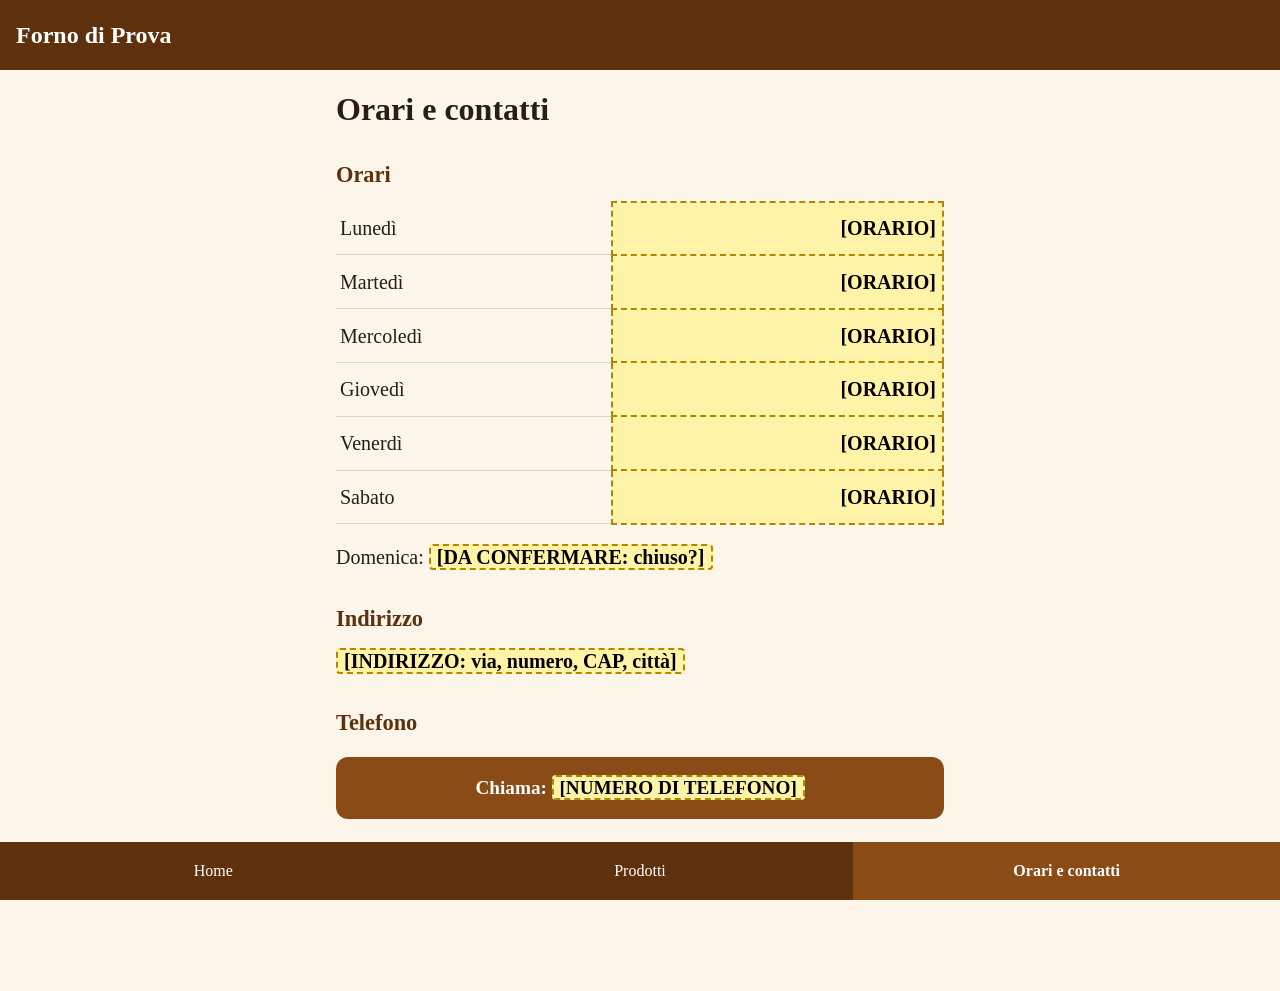
==== orari-e-contatti.html @ fcb35c0b "Sito di prova: panetteria inventata (3 pagine HTML + CSS)" ====
<!DOCTYPE html>
<html lang="it">
<head>
<meta charset="utf-8">
<meta name="viewport" content="width=device-width, initial-scale=1">
<title>Forno di Prova - Orari e contatti</title>
<link rel="stylesheet" href="stile.css">
</head>
<body>
<header><p class="marchio">Forno di Prova</p></header>
<main>
  <h1>Orari e contatti</h1>

  <h2>Orari</h2>
  <table>
    <tr><th scope="row">Lunedì</th><td class="segnaposto">[ORARIO]</td></tr>
    <tr><th scope="row">Martedì</th><td class="segnaposto">[ORARIO]</td></tr>
    <tr><th scope="row">Mercoledì</th><td class="segnaposto">[ORARIO]</td></tr>
    <tr><th scope="row">Giovedì</th><td class="segnaposto">[ORARIO]</td></tr>
    <tr><th scope="row">Venerdì</th><td class="segnaposto">[ORARIO]</td></tr>
    <tr><th scope="row">Sabato</th><td class="segnaposto">[ORARIO]</td></tr>
  </table>
  <p>Domenica: <span class="segnaposto">[DA CONFERMARE: chiuso?]</span></p>

  <h2>Indirizzo</h2>
  <p><span class="segnaposto">[INDIRIZZO: via, numero, CAP, città]</span></p>

  <h2>Telefono</h2>
  <!-- Sostituire il numero in href e nel testo con quello reale, es. tel:+39XXXXXXXXXX -->
  <a class="bottone" href="tel:+390000000000">Chiama: <span class="segnaposto">[NUMERO DI TELEFONO]</span></a>
  <p><small>Il numero nel collegamento è un segnaposto (+39 0000000000): va sostituito.</small></p>
</main>
<nav aria-label="Menu principale">
  <a href="index.html">Home</a>
  <a href="prodotti.html">Prodotti</a>
  <a href="orari-e-contatti.html" aria-current="page">Orari e contatti</a>
</nav>
</body>
</html>
---- stile.css ----
/* Forno di Prova - solo CSS, nessuna risorsa esterna */
:root {
  --fondo: #fbf5ea;
  --testo: #2b1d12;
  --accento: #8a4b17;
  --accento-scuro: #5e300b;
  --riga: #e3d3b8;
}
* { box-sizing: border-box; }
html { -webkit-text-size-adjust: 100%; text-size-adjust: 100%; }
body {
  margin: 0;
  font-family: Georgia, "Times New Roman", serif;
  font-size: 1.125rem; /* 18px: leggibile senza zoom */
  line-height: 1.6;
  color: var(--testo);
  background: var(--fondo);
  padding-bottom: 5.5rem; /* spazio per il menu in basso */
}
header { background: var(--accento-scuro); color: #fff; padding: 1rem; }
header .marchio { font-size: 1.5rem; font-weight: bold; margin: 0; }
main { max-width: 40rem; margin: 0 auto; padding: 1.25rem 1rem; }
h1 { font-size: 2rem; line-height: 1.2; margin: 0 0 1rem; }
h2 { font-size: 1.4rem; margin: 1.75rem 0 .5rem; color: var(--accento-scuro); }
p { margin: 0 0 1rem; }
.segnaposto {
  background: #fff3a8;
  color: #000;
  border: 2px dashed #b38600;
  padding: 0 .3em;
  border-radius: 4px;
  font-weight: bold;
}
ul.lista { list-style: none; padding: 0; margin: 0 0 1rem; }
ul.lista li {
  display: flex;
  justify-content: space-between;
  gap: 1rem;
  padding: .75rem 0;
  border-bottom: 1px solid var(--riga);
}
table { width: 100%; border-collapse: collapse; margin-bottom: 1rem; }
th, td { text-align: left; padding: .65rem .25rem; border-bottom: 1px solid var(--riga); font-weight: normal; }
td:last-child { text-align: right; }
.bottone {
  display: block;
  text-align: center;
  background: var(--accento);
  color: #fff;
  text-decoration: none;
  font-weight: bold;
  font-size: 1.2rem;
  padding: 1rem;
  min-height: 3.5rem;
  border-radius: 12px;
  margin: 1rem 0;
}
/* Menu fisso in basso: raggiungibile col pollice */
nav {
  position: fixed;
  left: 0; right: 0; bottom: 0;
  display: flex;
  background: var(--accento-scuro);
  padding-bottom: env(safe-area-inset-bottom);
  z-index: 10;
}
nav a {
  flex: 1;
  text-align: center;
  color: #fff;
  text-decoration: none;
  font-size: 1rem;
  padding: 1rem .25rem;
  min-height: 3.5rem; /* bersaglio di tocco grande */
  display: flex;
  align-items: center;
  justify-content: center;
}
nav a[aria-current="page"] { background: var(--accento); font-weight: bold; }
nav a:focus-visible, .bottone:focus-visible { outline: 3px solid #fff3a8; outline-offset: -3px; }
@media (min-width: 48rem) {
  body { font-size: 1.25rem; }
}
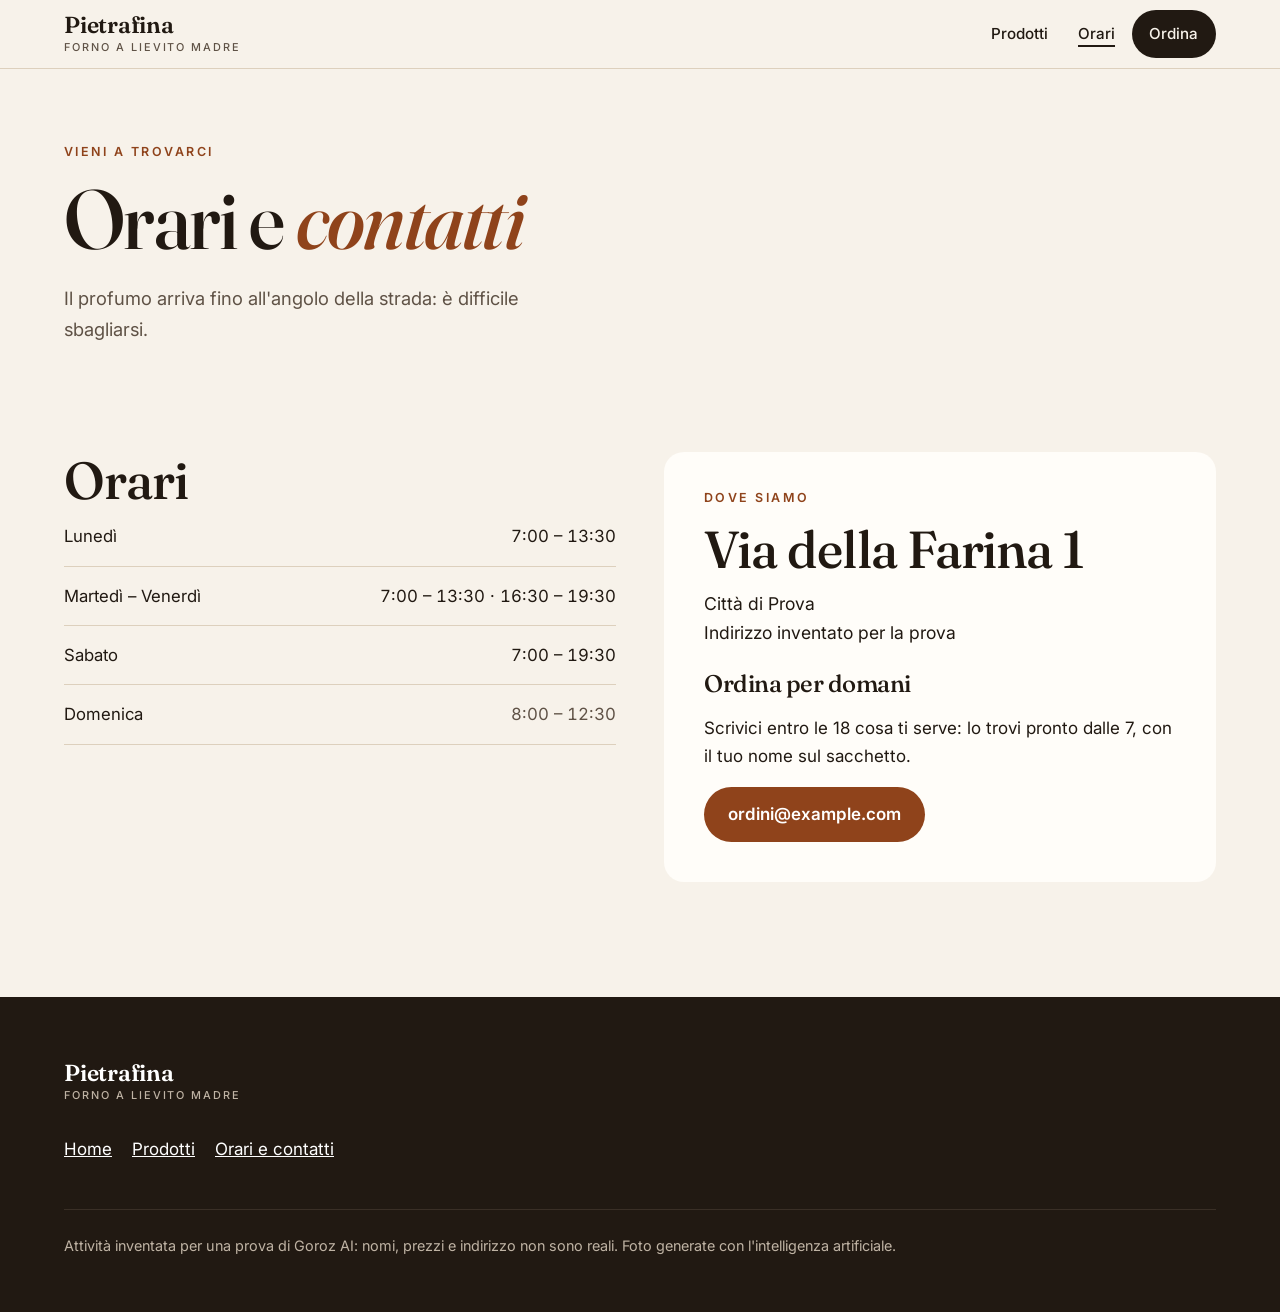
==== commit ced76481: "Rifacimento G17: Forno Pietrafina, progetto grafico, foto, testi credibili dichiarati come inventati" ====
--- a/orari-e-contatti.html
+++ b/orari-e-contatti.html
@@ -3,37 +3,73 @@
 <head>
 <meta charset="utf-8">
 <meta name="viewport" content="width=device-width, initial-scale=1">
-<title>Forno di Prova - Orari e contatti</title>
+<title>Orari e contatti · Forno Pietrafina</title>
+<meta name="description" content="Orari di apertura, indirizzo e ordini del Forno Pietrafina. Attività inventata per una prova di Goroz AI.">
+<meta name="theme-color" content="#f7f2ea">
+<link rel="icon" href="data:image/svg+xml,%3Csvg xmlns='http://www.w3.org/2000/svg' viewBox='0 0 64 64'%3E%3Crect width='64' height='64' rx='14' fill='%23211912'/%3E%3Ctext x='32' y='44' font-family='Georgia' font-size='36' text-anchor='middle' fill='%23f7f2ea'%3EP%3C/text%3E%3C/svg%3E">
+<link rel="preconnect" href="https://fonts.googleapis.com">
+<link rel="preconnect" href="https://fonts.gstatic.com" crossorigin>
+<link rel="stylesheet" href="https://fonts.googleapis.com/css2?family=Fraunces:ital,opsz,wght@0,9..144,500;0,9..144,600;1,9..144,500&family=Inter:wght@400;500;600&display=swap">
 <link rel="stylesheet" href="stile.css">
 </head>
 <body>
-<header><p class="marchio">Forno di Prova</p></header>
-<main>
-  <h1>Orari e contatti</h1>
+<a class="salta" href="#contenuto">Vai al contenuto</a>
+<header class="testata">
+  <div class="contenitore">
+    <a class="marchio" href="index.html">Pietrafina<span>Forno a lievito madre</span></a>
+    <nav class="menu" aria-label="Menu principale">
+      <a href="prodotti.html">Prodotti</a>
+      <a class="nascondi" href="orari-e-contatti.html" aria-current="page">Orari</a>
+      <a class="azione" href="#ordina">Ordina</a>
+    </nav>
+  </div>
+</header>
 
-  <h2>Orari</h2>
-  <table>
-    <tr><th scope="row">Lunedì</th><td class="segnaposto">[ORARIO]</td></tr>
-    <tr><th scope="row">Martedì</th><td class="segnaposto">[ORARIO]</td></tr>
-    <tr><th scope="row">Mercoledì</th><td class="segnaposto">[ORARIO]</td></tr>
-    <tr><th scope="row">Giovedì</th><td class="segnaposto">[ORARIO]</td></tr>
-    <tr><th scope="row">Venerdì</th><td class="segnaposto">[ORARIO]</td></tr>
-    <tr><th scope="row">Sabato</th><td class="segnaposto">[ORARIO]</td></tr>
-  </table>
-  <p>Domenica: <span class="segnaposto">[DA CONFERMARE: chiuso?]</span></p>
+<main id="contenuto">
+  <section class="apertura">
+    <div class="contenitore">
+      <div>
+        <p class="occhiello">Vieni a trovarci</p>
+        <h1>Orari e <em>contatti</em></h1>
+        <p class="intro">Il profumo arriva fino all'angolo della strada: è difficile sbagliarsi.</p>
+      </div>
+    </div>
+  </section>
 
-  <h2>Indirizzo</h2>
-  <p><span class="segnaposto">[INDIRIZZO: via, numero, CAP, città]</span></p>
+  <section class="sezione visita" style="padding-top:0" aria-label="Orari e indirizzo">
+    <div class="contenitore">
+      <div>
+        <h2>Orari</h2>
+        <table class="orari">
+          <caption class="salta">Orari di apertura settimanali</caption>
+          <tr><th scope="row">Lunedì</th><td>7:00 – 13:30</td></tr>
+          <tr><th scope="row">Martedì – Venerdì</th><td>7:00 – 13:30 · 16:30 – 19:30</td></tr>
+          <tr><th scope="row">Sabato</th><td>7:00 – 19:30</td></tr>
+          <tr class="chiuso"><th scope="row">Domenica</th><td>8:00 – 12:30</td></tr>
+        </table>
+      </div>
+      <div class="riquadro" id="ordina">
+        <p class="occhiello">Dove siamo</p>
+        <h2>Via della Farina 1</h2>
+        <address>Città di Prova<br>Indirizzo inventato per la prova</address>
+        <h3>Ordina per domani</h3>
+        <p>Scrivici entro le 18 cosa ti serve: lo trovi pronto dalle 7, con il tuo nome sul sacchetto.</p>
+        <a class="bottone" href="mailto:ordini@example.com?subject=Ordine%20per%20domani">ordini@example.com</a>
+      </div>
+    </div>
+  </section>
+</main>
 
-  <h2>Telefono</h2>
-  <!-- Sostituire il numero in href e nel testo con quello reale, es. tel:+39XXXXXXXXXX -->
-  <a class="bottone" href="tel:+390000000000">Chiama: <span class="segnaposto">[NUMERO DI TELEFONO]</span></a>
-  <p><small>Il numero nel collegamento è un segnaposto (+39 0000000000): va sostituito.</small></p>
-</main>
-<nav aria-label="Menu principale">
-  <a href="index.html">Home</a>
-  <a href="prodotti.html">Prodotti</a>
-  <a href="orari-e-contatti.html" aria-current="page">Orari e contatti</a>
-</nav>
+<footer class="piede">
+  <div class="contenitore">
+    <a class="marchio" href="index.html">Pietrafina<span>Forno a lievito madre</span></a>
+    <nav aria-label="Menu del piè di pagina">
+      <a href="index.html">Home</a>
+      <a href="prodotti.html">Prodotti</a>
+      <a href="orari-e-contatti.html">Orari e contatti</a>
+    </nav>
+    <p class="nota">Attività inventata per una prova di Goroz AI: nomi, prezzi e indirizzo non sono reali. Foto generate con l'intelligenza artificiale.</p>
+  </div>
+</footer>
 </body>
 </html>
--- a/stile.css
+++ b/stile.css
@@ -1,83 +1,132 @@
-/* Forno di Prova - solo CSS, nessuna risorsa esterna */
+/* Forno Pietrafina — attività inventata per una prova di Goroz AI */
 :root {
-  --fondo: #fbf5ea;
-  --testo: #2b1d12;
-  --accento: #8a4b17;
-  --accento-scuro: #5e300b;
-  --riga: #e3d3b8;
+  --carta: #f7f2ea;
+  --carta-2: #efe6d8;
+  --inchiostro: #211912;
+  --tenue: #5f5246;
+  --terra: #8f431b;
+  --terra-scuro: #6e3213;
+  --linea: #ddd0bd;
+  --serif: "Fraunces", Georgia, "Times New Roman", serif;
+  --sans: "Inter", system-ui, -apple-system, "Segoe UI", Roboto, sans-serif;
+  --max: 72rem;
+  --raggio: 1.25rem;
 }
-* { box-sizing: border-box; }
-html { -webkit-text-size-adjust: 100%; text-size-adjust: 100%; }
+*, *::before, *::after { box-sizing: border-box; }
+html { -webkit-text-size-adjust: 100%; text-size-adjust: 100%; scroll-behavior: smooth; }
 body {
   margin: 0;
-  font-family: Georgia, "Times New Roman", serif;
-  font-size: 1.125rem; /* 18px: leggibile senza zoom */
-  line-height: 1.6;
-  color: var(--testo);
-  background: var(--fondo);
-  padding-bottom: 5.5rem; /* spazio per il menu in basso */
+  background: var(--carta);
+  color: var(--inchiostro);
+  font: 400 1.0625rem/1.65 var(--sans);
+  -webkit-font-smoothing: antialiased;
 }
-header { background: var(--accento-scuro); color: #fff; padding: 1rem; }
-header .marchio { font-size: 1.5rem; font-weight: bold; margin: 0; }
-main { max-width: 40rem; margin: 0 auto; padding: 1.25rem 1rem; }
-h1 { font-size: 2rem; line-height: 1.2; margin: 0 0 1rem; }
-h2 { font-size: 1.4rem; margin: 1.75rem 0 .5rem; color: var(--accento-scuro); }
-p { margin: 0 0 1rem; }
-.segnaposto {
-  background: #fff3a8;
-  color: #000;
-  border: 2px dashed #b38600;
-  padding: 0 .3em;
-  border-radius: 4px;
-  font-weight: bold;
+img { display: block; max-width: 100%; height: auto; }
+a { color: inherit; }
+:focus-visible { outline: 3px solid var(--terra); outline-offset: 3px; border-radius: 4px; }
+.salta { position: absolute; left: -999px; top: 0; background: var(--inchiostro); color: #fff; padding: .75rem 1rem; z-index: 50; }
+.salta:focus { left: 1rem; top: 1rem; }
+.contenitore { width: min(100% - 2.5rem, var(--max)); margin-inline: auto; }
+
+/* Intestazione */
+.testata { position: sticky; top: 0; z-index: 20; background: rgb(247 242 234 / .92); backdrop-filter: blur(10px); border-bottom: 1px solid var(--linea); }
+.testata .contenitore { display: flex; align-items: center; justify-content: space-between; gap: 1rem; min-height: 4.25rem; }
+.marchio { font: 600 1.45rem/1 var(--serif); letter-spacing: -.01em; text-decoration: none; }
+.marchio span { display: block; font: 500 .68rem/1.4 var(--sans); letter-spacing: .18em; text-transform: uppercase; color: var(--tenue); margin-top: .2rem; }
+.menu { display: flex; align-items: center; gap: .25rem; }
+.menu a { text-decoration: none; font-weight: 500; font-size: .95rem; padding: .7rem .8rem; border-radius: 999px; }
+.menu a:hover { background: var(--carta-2); }
+.menu a[aria-current="page"] { text-decoration: underline; text-underline-offset: 6px; text-decoration-thickness: 2px; }
+.menu .azione { background: var(--inchiostro); color: var(--carta); padding-inline: 1.1rem; }
+.menu .azione:hover { background: var(--terra-scuro); }
+
+/* Pulsanti */
+.bottone { display: inline-flex; align-items: center; gap: .5rem; min-height: 3.25rem; padding: .85rem 1.5rem; border-radius: 999px; background: var(--terra); color: #fff; font-weight: 600; text-decoration: none; transition: background .2s, transform .2s; }
+.bottone:hover { background: var(--terra-scuro); transform: translateY(-1px); }
+.bottone.chiaro { background: transparent; color: var(--inchiostro); box-shadow: inset 0 0 0 1.5px var(--inchiostro); }
+.bottone.chiaro:hover { background: var(--inchiostro); color: var(--carta); }
+
+/* Tipografia */
+h1, h2, h3 { font-family: var(--serif); font-weight: 500; letter-spacing: -.02em; line-height: 1.08; margin: 0; }
+h1 { font-size: clamp(2.6rem, 7vw, 5.25rem); font-variation-settings: "opsz" 144; }
+h1 em, h2 em { font-style: italic; color: var(--terra); }
+h2 { font-size: clamp(2rem, 4.5vw, 3.25rem); }
+h3 { font-size: 1.5rem; }
+.occhiello { font: 600 .78rem/1 var(--sans); letter-spacing: .2em; text-transform: uppercase; color: var(--terra); margin: 0 0 1rem; }
+.intro { font-size: 1.15rem; color: var(--tenue); max-width: 34rem; }
+
+/* Apertura */
+.apertura { padding: clamp(2rem, 6vw, 5rem) 0 clamp(3rem, 7vw, 6rem); }
+.apertura .contenitore { display: grid; gap: clamp(2rem, 5vw, 4rem); align-items: center; }
+.apertura .azioni { display: flex; flex-wrap: wrap; gap: .75rem; margin-top: 2rem; }
+.apertura figure { margin: 0; }
+.apertura img { width: 100%; aspect-ratio: 16 / 10; object-fit: cover; border-radius: var(--raggio); }
+@media (min-width: 56rem) {
+  .apertura .contenitore { grid-template-columns: 1fr 1.15fr; }
 }
-ul.lista { list-style: none; padding: 0; margin: 0 0 1rem; }
-ul.lista li {
-  display: flex;
-  justify-content: space-between;
-  gap: 1rem;
-  padding: .75rem 0;
-  border-bottom: 1px solid var(--riga);
+
+/* Numeri */
+.fatti { border-block: 1px solid var(--linea); }
+.fatti ul { list-style: none; margin: 0; padding: 0; display: grid; grid-template-columns: repeat(auto-fit, minmax(14rem, 1fr)); }
+.fatti li { padding: 1.75rem 1.25rem; }
+.fatti strong { display: block; font: 500 2.25rem/1 var(--serif); margin-bottom: .4rem; }
+.fatti span { color: var(--tenue); font-size: .95rem; }
+
+/* Sezioni */
+.sezione { padding: clamp(4rem, 9vw, 7.5rem) 0; }
+.sezione.tinta { background: var(--carta-2); }
+.titoletto { display: flex; flex-wrap: wrap; align-items: end; justify-content: space-between; gap: 1.5rem; margin-bottom: 3rem; }
+.griglia { display: grid; gap: 1.5rem; grid-template-columns: repeat(auto-fit, minmax(17rem, 1fr)); }
+.scheda { background: #fffdf9; border-radius: var(--raggio); overflow: hidden; box-shadow: 0 1px 0 var(--linea); display: flex; flex-direction: column; }
+.scheda img { aspect-ratio: 4 / 5; object-fit: cover; width: 100%; }
+.scheda div { padding: 1.4rem 1.5rem 1.6rem; }
+.scheda p { color: var(--tenue); margin: .5rem 0 1rem; }
+.prezzo { font-weight: 600; color: var(--inchiostro); }
+
+/* Storia */
+.storia .contenitore { display: grid; gap: clamp(2rem, 6vw, 5rem); align-items: center; }
+.storia img { border-radius: var(--raggio); aspect-ratio: 4 / 5; object-fit: cover; width: 100%; }
+.storia p { color: var(--tenue); font-size: 1.1rem; }
+@media (min-width: 56rem) { .storia .contenitore { grid-template-columns: .9fr 1.1fr; } }
+
+/* Orari */
+.orari { width: 100%; border-collapse: collapse; font-size: 1.05rem; }
+.orari th, .orari td { padding: .95rem 0; border-bottom: 1px solid var(--linea); text-align: left; font-weight: 400; }
+.orari td { text-align: right; font-variant-numeric: tabular-nums; }
+.orari .chiuso td { color: var(--tenue); }
+.visita .contenitore { display: grid; gap: 3rem; }
+@media (min-width: 56rem) { .visita .contenitore { grid-template-columns: 1fr 1fr; } }
+.riquadro { background: #fffdf9; border-radius: var(--raggio); padding: clamp(1.5rem, 4vw, 2.5rem); }
+.riquadro address { font-style: normal; font-size: 1.1rem; margin: .75rem 0 1.5rem; }
+
+/* Listino */
+.listino { display: grid; gap: clamp(3rem, 6vw, 5rem); }
+.categoria { display: grid; gap: 2rem; align-items: start; }
+@media (min-width: 56rem) { .categoria { grid-template-columns: 22rem 1fr; } }
+.categoria img { border-radius: var(--raggio); aspect-ratio: 4 / 5; object-fit: cover; width: 100%; }
+.voci { list-style: none; margin: 1.5rem 0 0; padding: 0; }
+.voci li { display: grid; grid-template-columns: 1fr auto; gap: .25rem 1.5rem; padding: 1.1rem 0; border-bottom: 1px solid var(--linea); }
+.voci b { font: 500 1.2rem/1.3 var(--serif); }
+.voci small { grid-column: 1; color: var(--tenue); font-size: .95rem; }
+.voci .prezzo { grid-row: 1; grid-column: 2; font-variant-numeric: tabular-nums; }
+
+/* Piede */
+.piede { background: var(--inchiostro); color: #e9e0d3; padding: 4rem 0 2.5rem; }
+.piede .contenitore { display: grid; gap: 2rem; }
+.piede .marchio { color: #fff; }
+.piede .marchio span { color: #bfb3a4; }
+.piede nav { display: flex; flex-wrap: wrap; gap: 1.25rem; }
+.piede a { color: #fff; }
+.nota { border-top: 1px solid #3a2f26; padding-top: 1.5rem; font-size: .9rem; color: #bfb3a4; }
+
+@media (max-width: 40rem) {
+  .menu .nascondi { display: none; }
+  .menu a { padding: .6rem .7rem; }
+  .marchio span { letter-spacing: .12em; white-space: nowrap; }
+  .fatti ul { grid-template-columns: repeat(3, 1fr); }
+  .fatti li { padding: 1.25rem .5rem; }
+  .fatti strong { font-size: 1.5rem; }
+  .fatti span { font-size: .8rem; line-height: 1.4; display: block; }
+  .apertura .azioni .bottone { flex: 1 1 auto; justify-content: center; }
 }
-table { width: 100%; border-collapse: collapse; margin-bottom: 1rem; }
-th, td { text-align: left; padding: .65rem .25rem; border-bottom: 1px solid var(--riga); font-weight: normal; }
-td:last-child { text-align: right; }
-.bottone {
-  display: block;
-  text-align: center;
-  background: var(--accento);
-  color: #fff;
-  text-decoration: none;
-  font-weight: bold;
-  font-size: 1.2rem;
-  padding: 1rem;
-  min-height: 3.5rem;
-  border-radius: 12px;
-  margin: 1rem 0;
-}
-/* Menu fisso in basso: raggiungibile col pollice */
-nav {
-  position: fixed;
-  left: 0; right: 0; bottom: 0;
-  display: flex;
-  background: var(--accento-scuro);
-  padding-bottom: env(safe-area-inset-bottom);
-  z-index: 10;
-}
-nav a {
-  flex: 1;
-  text-align: center;
-  color: #fff;
-  text-decoration: none;
-  font-size: 1rem;
-  padding: 1rem .25rem;
-  min-height: 3.5rem; /* bersaglio di tocco grande */
-  display: flex;
-  align-items: center;
-  justify-content: center;
-}
-nav a[aria-current="page"] { background: var(--accento); font-weight: bold; }
-nav a:focus-visible, .bottone:focus-visible { outline: 3px solid #fff3a8; outline-offset: -3px; }
-@media (min-width: 48rem) {
-  body { font-size: 1.25rem; }
-}
+@media (prefers-reduced-motion: reduce) { html { scroll-behavior: auto; } .bottone { transition: none; } }
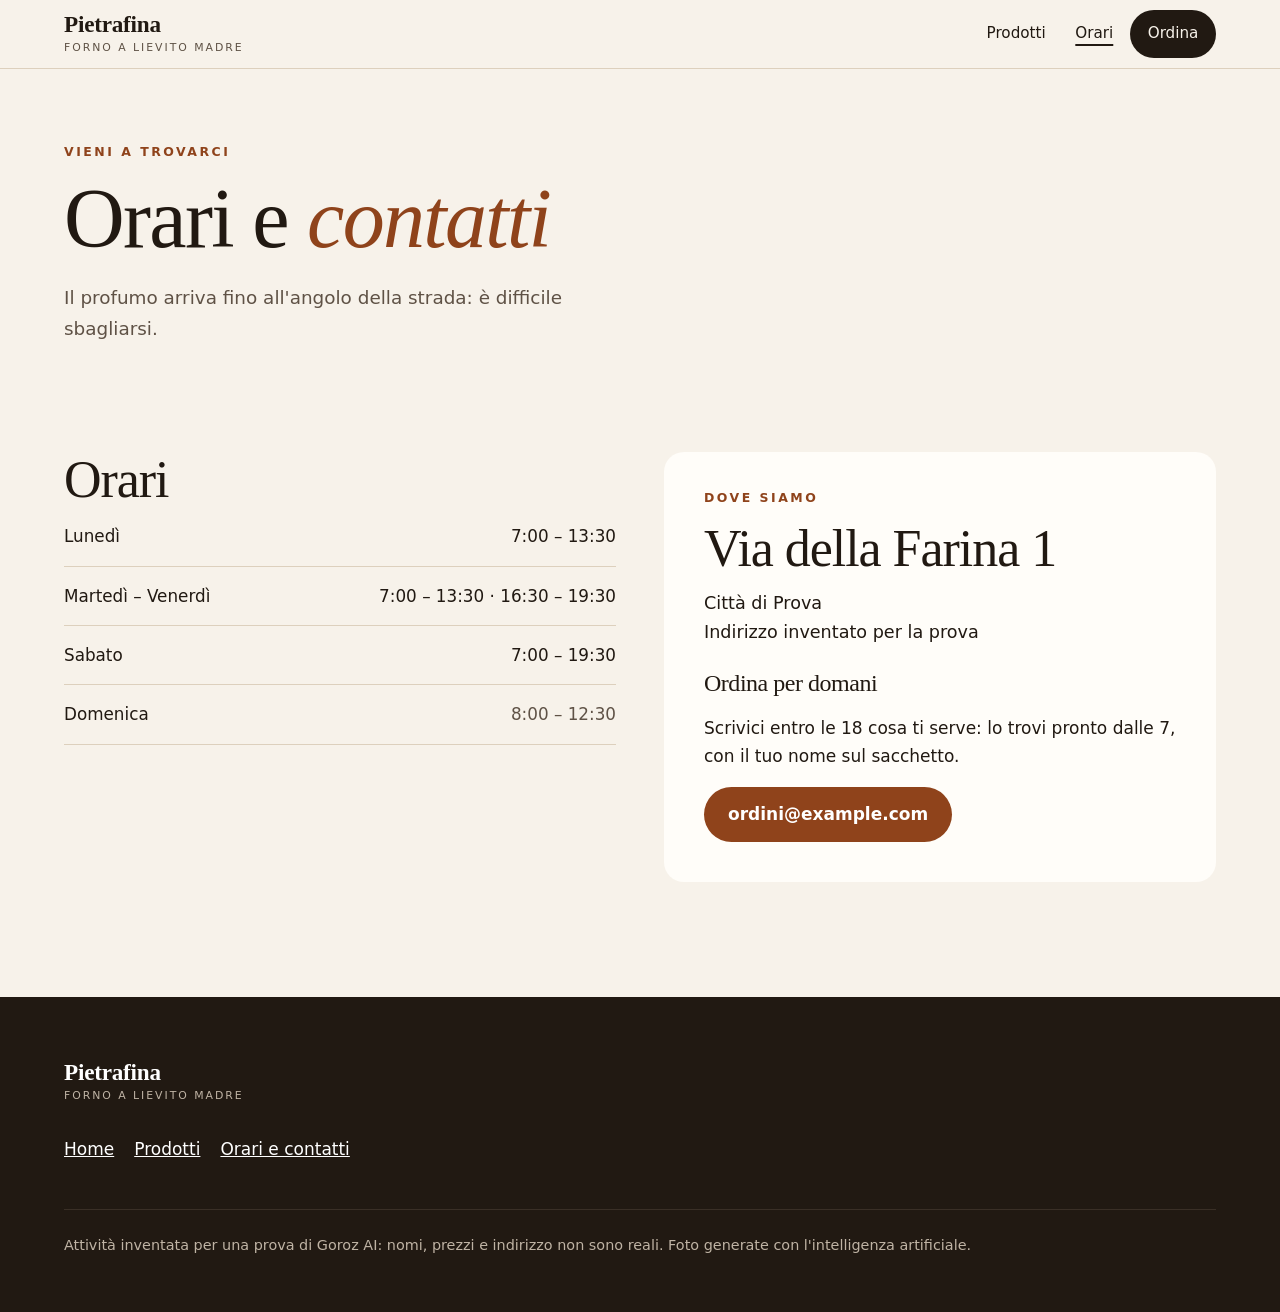
==== commit 129899e7: "Font ospitati nel sito (OFL) e precaricati" ====
--- a/orari-e-contatti.html
+++ b/orari-e-contatti.html
@@ -7,9 +7,7 @@
 <meta name="description" content="Orari di apertura, indirizzo e ordini del Forno Pietrafina. Attività inventata per una prova di Goroz AI.">
 <meta name="theme-color" content="#f7f2ea">
 <link rel="icon" href="data:image/svg+xml,%3Csvg xmlns='http://www.w3.org/2000/svg' viewBox='0 0 64 64'%3E%3Crect width='64' height='64' rx='14' fill='%23211912'/%3E%3Ctext x='32' y='44' font-family='Georgia' font-size='36' text-anchor='middle' fill='%23f7f2ea'%3EP%3C/text%3E%3C/svg%3E">
-<link rel="preconnect" href="https://fonts.googleapis.com">
-<link rel="preconnect" href="https://fonts.gstatic.com" crossorigin>
-<link rel="stylesheet" href="https://fonts.googleapis.com/css2?family=Fraunces:ital,opsz,wght@0,9..144,500;0,9..144,600;1,9..144,500&family=Inter:wght@400;500;600&display=swap">
+<link rel="preload" as="font" type="font/woff2" href="font/fraunces.woff2" crossorigin>
 <link rel="stylesheet" href="stile.css">
 </head>
 <body>
--- a/stile.css
+++ b/stile.css
@@ -1,4 +1,8 @@
 /* Forno Pietrafina — attività inventata per una prova di Goroz AI */
+/* Font ospitati nel sito: Fraunces e Inter, SIL Open Font License 1.1 (font/LICENZE.txt) */
+@font-face { font-family: "Fraunces"; font-style: normal; font-weight: 500 600; font-display: swap; src: url("font/fraunces.woff2") format("woff2"); }
+@font-face { font-family: "Fraunces"; font-style: italic; font-weight: 500; font-display: swap; src: url("font/fraunces-italic.woff2") format("woff2"); }
+@font-face { font-family: "Inter"; font-style: normal; font-weight: 400 600; font-display: swap; src: url("font/inter.woff2") format("woff2"); }
 :root {
   --carta: #f7f2ea;
   --carta-2: #efe6d8;
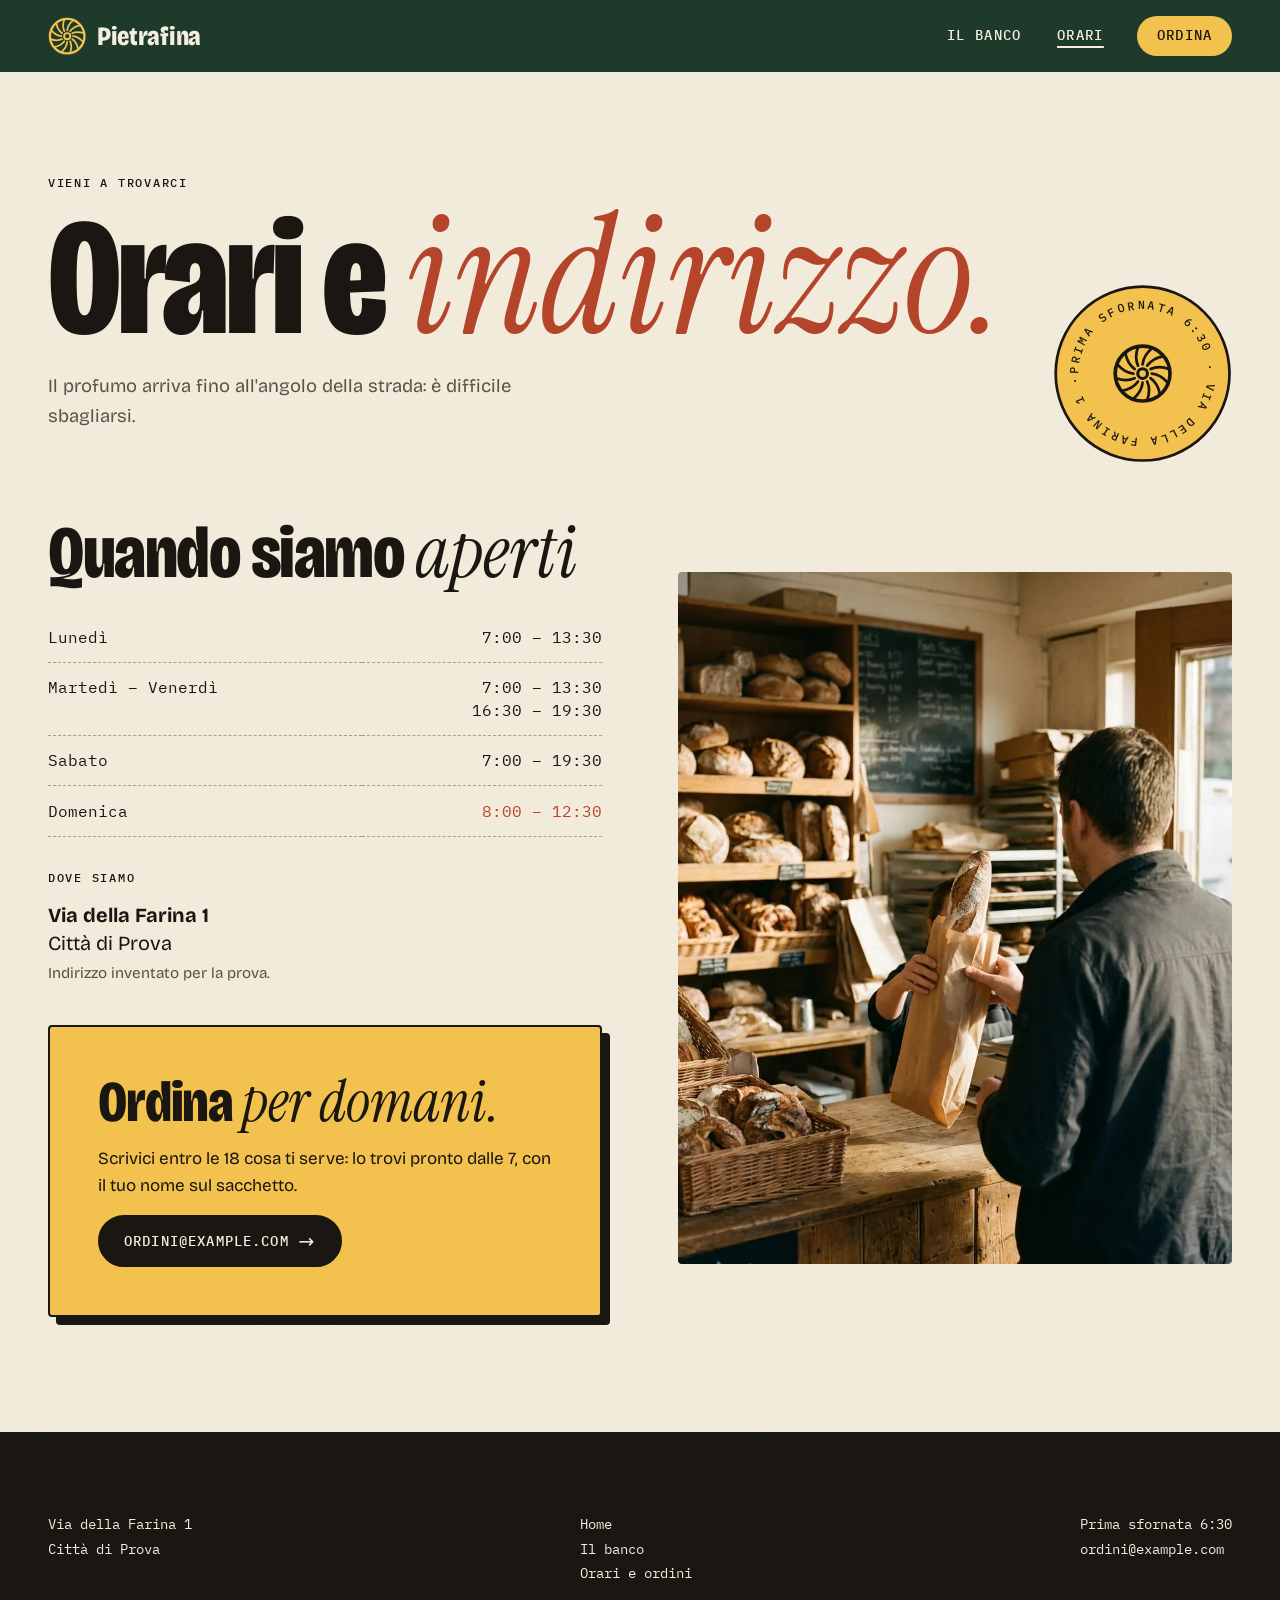
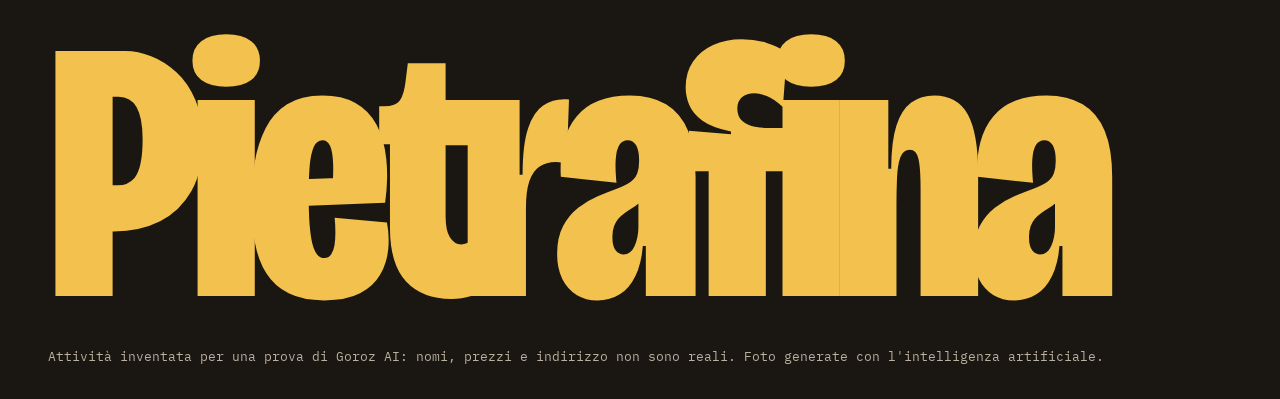
==== commit bf150afe: "Nuova identita: macina, timbro, palette bosco-grano-mattone, Bricolage + Instrument + Plex Mono, fot" ====
--- a/orari-e-contatti.html
+++ b/orari-e-contatti.html
@@ -3,69 +3,77 @@
 <head>
 <meta charset="utf-8">
 <meta name="viewport" content="width=device-width, initial-scale=1">
-<title>Orari e contatti · Forno Pietrafina</title>
-<meta name="description" content="Orari di apertura, indirizzo e ordini del Forno Pietrafina. Attività inventata per una prova di Goroz AI.">
-<meta name="theme-color" content="#f7f2ea">
-<link rel="icon" href="data:image/svg+xml,%3Csvg xmlns='http://www.w3.org/2000/svg' viewBox='0 0 64 64'%3E%3Crect width='64' height='64' rx='14' fill='%23211912'/%3E%3Ctext x='32' y='44' font-family='Georgia' font-size='36' text-anchor='middle' fill='%23f7f2ea'%3EP%3C/text%3E%3C/svg%3E">
-<link rel="preload" as="font" type="font/woff2" href="font/fraunces.woff2" crossorigin>
+<title>Orari, indirizzo e ordini · Forno Pietrafina</title>
+<meta name="description" content="Orari di apertura, indirizzo e ordini per il giorno dopo del Forno Pietrafina. Attività inventata per una prova di Goroz AI.">
+<meta name="theme-color" content="#1e3a2b">
+<link rel="icon" href="data:image/svg+xml,%3Csvg xmlns='http://www.w3.org/2000/svg' viewBox='0 0 100 100'%3E%3Ccircle cx='50' cy='50' r='48' fill='%231e3a2b'/%3E%3Ccircle cx='50' cy='50' r='34' fill='none' stroke='%23f2c14e' stroke-width='7'/%3E%3Ccircle cx='50' cy='50' r='7' fill='%23f2c14e'/%3E%3C/svg%3E">
+<link rel="preload" href="font/bricolage.woff2" as="font" type="font/woff2" crossorigin>
 <link rel="stylesheet" href="stile.css">
 </head>
 <body>
+<svg width="0" height="0" style="position:absolute" aria-hidden="true">
+  <symbol id="macina" viewBox="0 0 100 100"><g fill="none" stroke="currentColor" stroke-linecap="round"><circle cx="50" cy="50" r="45" stroke-width="6"/><circle cx="50" cy="50" r="8" stroke-width="5"/><path stroke-width="4.5" d="M65.0 50.0Q80.0 51.5 91.3 65.1M63.0 57.5Q75.2 66.3 78.3 83.7M57.5 63.0Q63.7 76.7 57.6 93.3M50.0 65.0Q48.5 80.0 34.9 91.3M42.5 63.0Q33.7 75.2 16.3 78.3M37.0 57.5Q23.3 63.7 6.7 57.6M35.0 50.0Q20.0 48.5 8.7 34.9M37.0 42.5Q24.8 33.7 21.7 16.3M42.5 37.0Q36.3 23.3 42.4 6.7M50.0 35.0Q51.5 20.0 65.1 8.7M57.5 37.0Q66.3 24.8 83.7 21.7M63.0 42.5Q76.7 36.3 93.3 42.4"/></g></symbol>
+</svg>
 <a class="salta" href="#contenuto">Vai al contenuto</a>
 <header class="testata">
   <div class="contenitore">
-    <a class="marchio" href="index.html">Pietrafina<span>Forno a lievito madre</span></a>
+    <a class="marchio" href="index.html" aria-label="Forno Pietrafina, home"><svg style="color:var(--grano)" aria-hidden="true"><use href="#macina"/></svg>Pietrafina</a>
     <nav class="menu" aria-label="Menu principale">
-      <a href="prodotti.html">Prodotti</a>
+      <a href="prodotti.html">Il banco</a>
       <a class="nascondi" href="orari-e-contatti.html" aria-current="page">Orari</a>
-      <a class="azione" href="#ordina">Ordina</a>
+      <a class="ordina" href="#ordina">Ordina</a>
     </nav>
   </div>
 </header>
 
 <main id="contenuto">
-  <section class="apertura">
+  <section class="pagina" aria-labelledby="titolo">
     <div class="contenitore">
-      <div>
-        <p class="occhiello">Vieni a trovarci</p>
-        <h1>Orari e <em>contatti</em></h1>
-        <p class="intro">Il profumo arriva fino all'angolo della strada: è difficile sbagliarsi.</p>
-      </div>
+      <p class="etichetta">Vieni a trovarci</p>
+      <h1 id="titolo">Orari e <em>indirizzo.</em></h1>
+      <p class="intro">Il profumo arriva fino all'angolo della strada: è difficile sbagliarsi.</p>
+    </div>
+    <div class="timbro" aria-hidden="true">
+      <svg viewBox="0 0 200 200"><circle cx="100" cy="100" r="97" fill="#f2c14e" stroke="#1a1612" stroke-width="3"/><g class="giro"><path id="giro-orari" d="M100,100 m-72,0 a72,72 0 1,1 144,0 a72,72 0 1,1 -144,0" fill="none"/><text font-family="Plex Mono, monospace" font-size="13" font-weight="500" fill="#1a1612"><textPath href="#giro-orari" textLength="448" lengthAdjust="spacing">PRIMA SFORNATA 6:30 · VIA DELLA FARINA 1 ·</textPath></text></g><svg x="66" y="66" width="68" height="68" style="color:#1a1612"><use href="#macina"/></svg></svg>
     </div>
   </section>
 
-  <section class="sezione visita" style="padding-top:0" aria-label="Orari e indirizzo">
+  <section class="visita" style="padding-top:0" aria-label="Orari, indirizzo e ordini">
     <div class="contenitore">
       <div>
-        <h2>Orari</h2>
+        <h2>Quando siamo <em>aperti</em></h2>
         <table class="orari">
           <caption class="salta">Orari di apertura settimanali</caption>
           <tr><th scope="row">Lunedì</th><td>7:00 – 13:30</td></tr>
-          <tr><th scope="row">Martedì – Venerdì</th><td>7:00 – 13:30 · 16:30 – 19:30</td></tr>
+          <tr><th scope="row">Martedì – Venerdì</th><td>7:00 – 13:30<br>16:30 – 19:30</td></tr>
           <tr><th scope="row">Sabato</th><td>7:00 – 19:30</td></tr>
           <tr class="chiuso"><th scope="row">Domenica</th><td>8:00 – 12:30</td></tr>
         </table>
+        <p class="etichetta">Dove siamo</p>
+        <address style="font-style:normal;font-size:1.25rem;line-height:1.4;margin-bottom:2.5rem"><b>Via della Farina 1</b><br>Città di Prova<br><small style="color:var(--tenue);font-size:.95rem">Indirizzo inventato per la prova.</small></address>
+        <div class="ordina-box" id="ordina">
+          <h2>Ordina <em>per domani.</em></h2>
+          <p>Scrivici entro le 18 cosa ti serve: lo trovi pronto dalle 7, con il tuo nome sul sacchetto.</p>
+          <a class="bottone" href="mailto:ordini@example.com?subject=Ordine%20per%20domani">ordini@example.com <span class="freccia" aria-hidden="true">→</span></a>
+        </div>
       </div>
-      <div class="riquadro" id="ordina">
-        <p class="occhiello">Dove siamo</p>
-        <h2>Via della Farina 1</h2>
-        <address>Città di Prova<br>Indirizzo inventato per la prova</address>
-        <h3>Ordina per domani</h3>
-        <p>Scrivici entro le 18 cosa ti serve: lo trovi pronto dalle 7, con il tuo nome sul sacchetto.</p>
-        <a class="bottone" href="mailto:ordini@example.com?subject=Ordine%20per%20domani">ordini@example.com</a>
-      </div>
+      <img src="img/bottega-480.webp" srcset="img/bottega-480.webp 480w, img/bottega-900.webp 900w" sizes="(min-width: 56rem) 45vw, 100vw" width="900" height="1129" fetchpriority="high" alt="Un cliente di spalle riceve al banco un sacchetto di carta con una baguette, davanti agli scaffali del pane">
     </div>
   </section>
 </main>
 
 <footer class="piede">
   <div class="contenitore">
-    <a class="marchio" href="index.html">Pietrafina<span>Forno a lievito madre</span></a>
-    <nav aria-label="Menu del piè di pagina">
-      <a href="index.html">Home</a>
-      <a href="prodotti.html">Prodotti</a>
-      <a href="orari-e-contatti.html">Orari e contatti</a>
-    </nav>
+    <div class="righe">
+      <p>Via della Farina 1<br>Città di Prova</p>
+      <nav aria-label="Menu del piè di pagina">
+        <a href="index.html">Home</a>
+        <a href="prodotti.html">Il banco</a>
+        <a href="orari-e-contatti.html">Orari e ordini</a>
+      </nav>
+      <p>Prima sfornata 6:30<br><a href="mailto:ordini@example.com">ordini@example.com</a></p>
+    </div>
+    <p class="parolona" aria-hidden="true">Pietrafina</p>
     <p class="nota">Attività inventata per una prova di Goroz AI: nomi, prezzi e indirizzo non sono reali. Foto generate con l'intelligenza artificiale.</p>
   </div>
 </footer>
--- a/stile.css
+++ b/stile.css
@@ -1,136 +1,183 @@
-/* Forno Pietrafina — attività inventata per una prova di Goroz AI */
-/* Font ospitati nel sito: Fraunces e Inter, SIL Open Font License 1.1 (font/LICENZE.txt) */
-@font-face { font-family: "Fraunces"; font-style: normal; font-weight: 500 600; font-display: swap; src: url("font/fraunces.woff2") format("woff2"); }
-@font-face { font-family: "Fraunces"; font-style: italic; font-weight: 500; font-display: swap; src: url("font/fraunces-italic.woff2") format("woff2"); }
-@font-face { font-family: "Inter"; font-style: normal; font-weight: 400 600; font-display: swap; src: url("font/inter.woff2") format("woff2"); }
+/* Forno Pietrafina · identità "macinato a pietra" (quarto giro, 24/11/2026)
+   Bricolage Grotesque, Instrument Serif, IBM Plex Mono: SIL Open Font License 1.1, ospitati nel sito (font/LICENZE.txt). */
+@font-face { font-family: "Bricolage"; src: url("font/bricolage.woff2") format("woff2"); font-weight: 400 800; font-stretch: 75% 100%; font-display: swap; }
+@font-face { font-family: "Instrument"; src: url("font/instrument-italic.woff2") format("woff2"); font-style: italic; font-weight: 400; font-display: swap; }
+@font-face { font-family: "Plex Mono"; src: url("font/plexmono-400.woff2") format("woff2"); font-weight: 400; font-display: swap; }
+@font-face { font-family: "Plex Mono"; src: url("font/plexmono-500.woff2") format("woff2"); font-weight: 500; font-display: swap; }
+
 :root {
-  --carta: #f7f2ea;
-  --carta-2: #efe6d8;
-  --inchiostro: #211912;
-  --tenue: #5f5246;
-  --terra: #8f431b;
-  --terra-scuro: #6e3213;
-  --linea: #ddd0bd;
-  --serif: "Fraunces", Georgia, "Times New Roman", serif;
-  --sans: "Inter", system-ui, -apple-system, "Segoe UI", Roboto, sans-serif;
-  --max: 72rem;
-  --raggio: 1.25rem;
+  --bosco: #1e3a2b;
+  --bosco-2: #274a37;
+  --grano: #f2c14e;
+  --carta: #f5eedf;
+  --carta-2: #ece2cc;
+  --mattone: #b4452b;
+  --inchiostro: #1a1612;
+  --tenue: #5b5246;
+  --largo: 84rem;
+  --margine: clamp(1.25rem, 4vw, 3rem);
+  --titolo: "Bricolage", "Arial Narrow", system-ui, sans-serif;
+  --corsivo: "Instrument", Georgia, serif;
+  --mono: "Plex Mono", ui-monospace, Consolas, monospace;
 }
-*, *::before, *::after { box-sizing: border-box; }
+* { box-sizing: border-box; }
 html { -webkit-text-size-adjust: 100%; text-size-adjust: 100%; scroll-behavior: smooth; }
 body {
-  margin: 0;
-  background: var(--carta);
-  color: var(--inchiostro);
-  font: 400 1.0625rem/1.65 var(--sans);
-  -webkit-font-smoothing: antialiased;
+  margin: 0; color: var(--inchiostro); background: var(--carta);
+  font: 400 1.0625rem/1.6 var(--titolo); font-stretch: 100%;
+  background-image: url("data:image/svg+xml,%3Csvg xmlns='http://www.w3.org/2000/svg' width='180' height='180'%3E%3Cfilter id='g'%3E%3CfeTurbulence type='fractalNoise' baseFrequency='.9' numOctaves='2' stitchTiles='stitch'/%3E%3CfeColorMatrix values='0 0 0 0 .35 0 0 0 0 .28 0 0 0 0 .18 0 0 0 .07 0'/%3E%3C/filter%3E%3Crect width='100%25' height='100%25' filter='url(%23g)'/%3E%3C/svg%3E");
 }
 img { display: block; max-width: 100%; height: auto; }
 a { color: inherit; }
-:focus-visible { outline: 3px solid var(--terra); outline-offset: 3px; border-radius: 4px; }
-.salta { position: absolute; left: -999px; top: 0; background: var(--inchiostro); color: #fff; padding: .75rem 1rem; z-index: 50; }
-.salta:focus { left: 1rem; top: 1rem; }
-.contenitore { width: min(100% - 2.5rem, var(--max)); margin-inline: auto; }
+.contenitore { max-width: var(--largo); margin: 0 auto; padding: 0 var(--margine); }
+.salta { position: absolute; left: -999px; top: 0; background: var(--grano); color: var(--inchiostro); padding: .75rem 1rem; z-index: 50; }
+.salta:focus { left: 1rem; }
+:focus-visible { outline: 3px solid var(--grano); outline-offset: 3px; }
+em, .corsivo { font-family: var(--corsivo); font-style: italic; font-weight: 400; letter-spacing: 0; }
+.etichetta { font: 500 .78rem/1.3 var(--mono); letter-spacing: .14em; text-transform: uppercase; margin: 0 0 1rem; }
+h1, h2, h3 { font-family: var(--titolo); font-weight: 800; font-stretch: 78%; line-height: .92; letter-spacing: -.02em; margin: 0; text-wrap: balance; }
+h2 { font-size: clamp(2.4rem, 6vw, 4.6rem); }
+h3 { font-size: 1.6rem; font-stretch: 85%; line-height: 1.05; }
+p { margin: 0 0 1rem; }
 
-/* Intestazione */
-.testata { position: sticky; top: 0; z-index: 20; background: rgb(247 242 234 / .92); backdrop-filter: blur(10px); border-bottom: 1px solid var(--linea); }
-.testata .contenitore { display: flex; align-items: center; justify-content: space-between; gap: 1rem; min-height: 4.25rem; }
-.marchio { font: 600 1.45rem/1 var(--serif); letter-spacing: -.01em; text-decoration: none; }
-.marchio span { display: block; font: 500 .68rem/1.4 var(--sans); letter-spacing: .18em; text-transform: uppercase; color: var(--tenue); margin-top: .2rem; }
-.menu { display: flex; align-items: center; gap: .25rem; }
-.menu a { text-decoration: none; font-weight: 500; font-size: .95rem; padding: .7rem .8rem; border-radius: 999px; }
-.menu a:hover { background: var(--carta-2); }
-.menu a[aria-current="page"] { text-decoration: underline; text-underline-offset: 6px; text-decoration-thickness: 2px; }
-.menu .azione { background: var(--inchiostro); color: var(--carta); padding-inline: 1.1rem; }
-.menu .azione:hover { background: var(--terra-scuro); }
+/* Testata */
+.testata { background: var(--bosco); color: var(--carta); position: sticky; top: 0; z-index: 20; }
+.testata .contenitore { display: flex; align-items: center; justify-content: space-between; gap: 1rem; min-height: 4.5rem; }
+.marchio { display: inline-flex; align-items: center; gap: .65rem; text-decoration: none; font: 800 1.65rem/1 var(--titolo); font-stretch: 80%; letter-spacing: -.01em; }
+.marchio svg { width: 2.4rem; height: 2.4rem; flex: none; }
+.menu { display: flex; align-items: center; gap: clamp(.75rem, 2.5vw, 2rem); font: 500 .85rem/1 var(--mono); text-transform: uppercase; letter-spacing: .1em; }
+.menu a { text-decoration: none; padding: .9rem .1rem; }
+.menu a:hover, .menu a[aria-current="page"] { text-decoration: underline; text-decoration-thickness: 2px; text-underline-offset: 6px; }
+.menu .ordina { background: var(--grano); color: var(--inchiostro); border-radius: 999px; padding: .85rem 1.2rem; text-decoration: none; }
 
-/* Pulsanti */
-.bottone { display: inline-flex; align-items: center; gap: .5rem; min-height: 3.25rem; padding: .85rem 1.5rem; border-radius: 999px; background: var(--terra); color: #fff; font-weight: 600; text-decoration: none; transition: background .2s, transform .2s; }
-.bottone:hover { background: var(--terra-scuro); transform: translateY(-1px); }
-.bottone.chiaro { background: transparent; color: var(--inchiostro); box-shadow: inset 0 0 0 1.5px var(--inchiostro); }
-.bottone.chiaro:hover { background: var(--inchiostro); color: var(--carta); }
-
-/* Tipografia */
-h1, h2, h3 { font-family: var(--serif); font-weight: 500; letter-spacing: -.02em; line-height: 1.08; margin: 0; }
-h1 { font-size: clamp(2.6rem, 7vw, 5.25rem); font-variation-settings: "opsz" 144; }
-h1 em, h2 em { font-style: italic; color: var(--terra); }
-h2 { font-size: clamp(2rem, 4.5vw, 3.25rem); }
-h3 { font-size: 1.5rem; }
-.occhiello { font: 600 .78rem/1 var(--sans); letter-spacing: .2em; text-transform: uppercase; color: var(--terra); margin: 0 0 1rem; }
-.intro { font-size: 1.15rem; color: var(--tenue); max-width: 34rem; }
+/* Bottoni */
+.bottone { display: inline-flex; align-items: center; gap: .6rem; min-height: 3.25rem; padding: .9rem 1.5rem; border-radius: 999px; background: var(--inchiostro); color: var(--carta); font: 500 .9rem/1 var(--mono); text-transform: uppercase; letter-spacing: .08em; text-decoration: none; border: 2px solid var(--inchiostro); }
+.bottone:hover { background: transparent; color: var(--inchiostro); }
+.bottone.giallo { background: var(--grano); border-color: var(--grano); color: var(--inchiostro); }
+.bottone.giallo:hover { background: transparent; color: var(--grano); }
+.bottone .freccia { font-family: var(--titolo); font-size: 1.2rem; }
 
 /* Apertura */
-.apertura { padding: clamp(2rem, 6vw, 5rem) 0 clamp(3rem, 7vw, 6rem); }
-.apertura .contenitore { display: grid; gap: clamp(2rem, 5vw, 4rem); align-items: center; }
-.apertura .azioni { display: flex; flex-wrap: wrap; gap: .75rem; margin-top: 2rem; }
-.apertura figure { margin: 0; }
-.apertura img { width: 100%; aspect-ratio: 16 / 10; object-fit: cover; border-radius: var(--raggio); }
-@media (min-width: 56rem) {
-  .apertura .contenitore { grid-template-columns: 1fr 1.15fr; }
-}
+.apertura { position: relative; color: var(--carta); background: var(--bosco); overflow: hidden; }
+.apertura picture img { width: 100%; height: min(86vh, 54rem); min-height: 32rem; object-fit: cover; object-position: 40% 50%; }
+.apertura::after { content: ""; position: absolute; inset: 0; background: linear-gradient(180deg, rgba(20,30,22,0) 35%, rgba(20,30,22,.78) 100%); pointer-events: none; }
+.apertura .sopra { position: absolute; left: 0; right: 0; bottom: clamp(1.75rem, 5vw, 4rem); z-index: 2; }
+.apertura h1 { font-size: clamp(5.2rem, 17vw, 11.5rem); font-stretch: 75%; line-height: .84; max-width: 12ch; }
+.apertura h1 em { color: var(--grano); font-size: .92em; }
+.apertura .sotto { display: flex; flex-wrap: wrap; align-items: center; gap: 1rem 2rem; margin-top: 1.75rem; }
+.apertura .sotto p { margin: 0; max-width: 30rem; font-size: 1.1rem; }
+.timbro { position: absolute; z-index: 3; width: clamp(7.5rem, 14vw, 11.5rem); aspect-ratio: 1; right: var(--margine); top: clamp(1.5rem, 6vw, 4.5rem); color: var(--inchiostro); }
+.timbro svg { width: 100%; height: 100%; }
+.timbro .giro { transform-origin: 50% 50%; animation: gira 28s linear infinite; }
+@keyframes gira { to { transform: rotate(360deg); } }
 
-/* Numeri */
-.fatti { border-block: 1px solid var(--linea); }
-.fatti ul { list-style: none; margin: 0; padding: 0; display: grid; grid-template-columns: repeat(auto-fit, minmax(14rem, 1fr)); }
-.fatti li { padding: 1.75rem 1.25rem; }
-.fatti strong { display: block; font: 500 2.25rem/1 var(--serif); margin-bottom: .4rem; }
-.fatti span { color: var(--tenue); font-size: .95rem; }
+/* Fascia che scorre */
+.fascia { background: var(--grano); color: var(--inchiostro); overflow: hidden; border-block: 2px solid var(--inchiostro); }
+.fascia .scorre { display: flex; width: max-content; animation: scorri 38s linear infinite; }
+.fascia span { font: 500 1rem/1 var(--mono); text-transform: uppercase; letter-spacing: .14em; padding: 1.05rem 0; white-space: nowrap; }
+@keyframes scorri { to { transform: translateX(-50%); } }
 
-/* Sezioni */
-.sezione { padding: clamp(4rem, 9vw, 7.5rem) 0; }
-.sezione.tinta { background: var(--carta-2); }
-.titoletto { display: flex; flex-wrap: wrap; align-items: end; justify-content: space-between; gap: 1.5rem; margin-bottom: 3rem; }
-.griglia { display: grid; gap: 1.5rem; grid-template-columns: repeat(auto-fit, minmax(17rem, 1fr)); }
-.scheda { background: #fffdf9; border-radius: var(--raggio); overflow: hidden; box-shadow: 0 1px 0 var(--linea); display: flex; flex-direction: column; }
-.scheda img { aspect-ratio: 4 / 5; object-fit: cover; width: 100%; }
-.scheda div { padding: 1.4rem 1.5rem 1.6rem; }
-.scheda p { color: var(--tenue); margin: .5rem 0 1rem; }
-.prezzo { font-weight: 600; color: var(--inchiostro); }
+/* Manifesto */
+.manifesto { padding: clamp(4rem, 10vw, 8rem) 0; }
+.manifesto .contenitore { display: grid; grid-template-columns: minmax(0, 1.55fr) minmax(0, 1fr); gap: clamp(2rem, 6vw, 6rem); align-items: end; }
+.manifesto h2 { font-size: clamp(2.6rem, 6.4vw, 5.6rem); }
+.manifesto h2 em { color: var(--mattone); }
+.manifesto .testo .ora { font: 500 clamp(4.5rem, 11vw, 8.5rem)/.9 var(--mono); letter-spacing: -.05em; color: var(--mattone); margin: 0 0 1.75rem; }
+.ora small { display: block; font: 500 .8rem/1.3 var(--mono); letter-spacing: .14em; text-transform: uppercase; color: var(--tenue); margin-top: .9rem; }
+.manifesto .testo p { color: var(--tenue); font-size: 1.1rem; }
 
-/* Storia */
-.storia .contenitore { display: grid; gap: clamp(2rem, 6vw, 5rem); align-items: center; }
-.storia img { border-radius: var(--raggio); aspect-ratio: 4 / 5; object-fit: cover; width: 100%; }
-.storia p { color: var(--tenue); font-size: 1.1rem; }
-@media (min-width: 56rem) { .storia .contenitore { grid-template-columns: .9fr 1.1fr; } }
+/* Vetrina */
+.vetrina { padding: 0 0 clamp(4rem, 9vw, 7.5rem); }
+.vetrina .titoletto { display: flex; justify-content: space-between; align-items: end; gap: 1.5rem; flex-wrap: wrap; margin-bottom: clamp(2rem, 5vw, 3.5rem); }
+.prodotti { display: grid; grid-template-columns: repeat(3, minmax(0, 1fr)); gap: clamp(1.25rem, 3vw, 2.5rem); list-style: none; margin: 0; padding: 0; }
+.prodotti li:nth-child(2) { margin-top: clamp(0rem, 6vw, 5rem); }
+.prodotti li:nth-child(3) { margin-top: clamp(0rem, 2.5vw, 2rem); }
+.prodotto figure { margin: 0; position: relative; }
+.prodotto img { width: 100%; aspect-ratio: 4 / 5; object-fit: cover; border-radius: 4px; }
+.cartellino { position: absolute; right: -.4rem; bottom: 1.25rem; background: var(--carta); color: var(--inchiostro); font: 500 .95rem/1 var(--mono); padding: .7rem 1rem .7rem 1.6rem; border-radius: 3px 6px 6px 3px; box-shadow: 0 6px 18px rgba(26,22,18,.22); transform: rotate(-4deg); }
+.cartellino::before { content: ""; position: absolute; left: .55rem; top: 50%; width: .45rem; height: .45rem; margin-top: -.225rem; border-radius: 50%; background: var(--carta-2); box-shadow: inset 0 0 0 1.5px var(--inchiostro); }
+.prodotto h3 { margin: 1.25rem 0 .5rem; }
+.prodotto p { color: var(--tenue); margin: 0; }
 
-/* Orari */
-.orari { width: 100%; border-collapse: collapse; font-size: 1.05rem; }
-.orari th, .orari td { padding: .95rem 0; border-bottom: 1px solid var(--linea); text-align: left; font-weight: 400; }
-.orari td { text-align: right; font-variant-numeric: tabular-nums; }
-.orari .chiuso td { color: var(--tenue); }
-.visita .contenitore { display: grid; gap: 3rem; }
-@media (min-width: 56rem) { .visita .contenitore { grid-template-columns: 1fr 1fr; } }
-.riquadro { background: #fffdf9; border-radius: var(--raggio); padding: clamp(1.5rem, 4vw, 2.5rem); }
-.riquadro address { font-style: normal; font-size: 1.1rem; margin: .75rem 0 1.5rem; }
+/* Laboratorio */
+.laboratorio { background: var(--bosco); color: var(--carta); padding: clamp(4rem, 9vw, 7.5rem) 0; position: relative; overflow: hidden; }
+.laboratorio .contenitore { display: grid; grid-template-columns: minmax(0, .9fr) minmax(0, 1.1fr); gap: clamp(2rem, 6vw, 6rem); align-items: center; }
+.laboratorio img { width: 100%; aspect-ratio: 4 / 5; object-fit: cover; border-radius: 4px; }
+.laboratorio .etichetta { color: var(--grano); }
+.laboratorio h2 em { color: var(--grano); }
+.laboratorio p { color: #dcd4c2; max-width: 34rem; font-size: 1.1rem; }
+.laboratorio .citazione { font: italic 400 clamp(1.7rem, 3vw, 2.4rem)/1.15 var(--corsivo); color: var(--carta); border-left: 3px solid var(--grano); padding-left: 1.25rem; margin: 2rem 0; max-width: 30rem; }
+.spiga { position: absolute; right: clamp(-3rem, -2vw, -1rem); bottom: -3rem; width: clamp(8rem, 16vw, 14rem); height: auto; aspect-ratio: 1 / 2; color: #3d6a4f; opacity: .55; pointer-events: none; transform: rotate(-12deg); }
+
+/* Visita */
+.visita { padding: clamp(4rem, 9vw, 7.5rem) 0; }
+.visita .contenitore { display: grid; grid-template-columns: minmax(0, 1fr) minmax(0, 1fr); gap: clamp(2rem, 6vw, 5rem); align-items: center; }
+.visita img { width: 100%; aspect-ratio: 4 / 5; object-fit: cover; border-radius: 4px; }
+.orari { width: 100%; border-collapse: collapse; font: 400 1rem/1.4 var(--mono); margin: 1.5rem 0 2rem; }
+.orari th, .orari td { text-align: left; padding: .85rem 0; border-bottom: 1.5px dashed rgba(26,22,18,.35); font-weight: 400; vertical-align: top; }
+.orari td { text-align: right; }
+.orari .chiuso td { color: var(--mattone); }
+
+/* Testate delle pagine interne */
+.pagina { padding: clamp(3.5rem, 8vw, 6.5rem) 0 clamp(2.5rem, 6vw, 4.5rem); position: relative; }
+.pagina h1 { font-size: clamp(3.8rem, 13vw, 10.5rem); font-stretch: 75%; line-height: .84; }
+.pagina h1 em { color: var(--mattone); }
+.pagina .intro { max-width: 34rem; font-size: 1.15rem; color: var(--tenue); margin-top: 1.5rem; }
+.pagina .timbro { color: var(--inchiostro); top: auto; bottom: clamp(1rem, 4vw, 3rem); }
 
 /* Listino */
-.listino { display: grid; gap: clamp(3rem, 6vw, 5rem); }
-.categoria { display: grid; gap: 2rem; align-items: start; }
-@media (min-width: 56rem) { .categoria { grid-template-columns: 22rem 1fr; } }
-.categoria img { border-radius: var(--raggio); aspect-ratio: 4 / 5; object-fit: cover; width: 100%; }
+.reparto { padding: clamp(3rem, 7vw, 5.5rem) 0; }
+.reparto.grano { background: var(--grano); }
+.reparto.mattone { background: var(--mattone); color: var(--carta); }
+.reparto.mattone .voci small, .reparto.mattone .voci li { color: var(--carta); border-color: rgba(245,238,223,.45); }
+.reparto .contenitore { display: grid; grid-template-columns: minmax(0, .8fr) minmax(0, 1.2fr); gap: clamp(2rem, 6vw, 5rem); align-items: start; }
+.reparto.inverti .contenitore { grid-template-columns: minmax(0, 1.2fr) minmax(0, .8fr); }
+.reparto.inverti figure { order: 2; }
+.reparto figure { margin: 0; }
+.reparto img { width: 100%; aspect-ratio: 4 / 5; object-fit: cover; border-radius: 4px; box-shadow: 0 18px 40px rgba(26,22,18,.18); }
 .voci { list-style: none; margin: 1.5rem 0 0; padding: 0; }
-.voci li { display: grid; grid-template-columns: 1fr auto; gap: .25rem 1.5rem; padding: 1.1rem 0; border-bottom: 1px solid var(--linea); }
-.voci b { font: 500 1.2rem/1.3 var(--serif); }
-.voci small { grid-column: 1; color: var(--tenue); font-size: .95rem; }
-.voci .prezzo { grid-row: 1; grid-column: 2; font-variant-numeric: tabular-nums; }
+.voci li { display: grid; grid-template-columns: 1fr auto; gap: .25rem 1rem; padding: 1.1rem 0; border-bottom: 1.5px dashed rgba(26,22,18,.4); }
+.voci b { font: 700 1.3rem/1.2 var(--titolo); font-stretch: 88%; }
+.voci .prezzo { font: 500 1rem/1.6 var(--mono); white-space: nowrap; }
+.voci small { grid-column: 1 / -1; font-size: 1rem; color: var(--tenue); }
+.reparto.grano .voci small { color: #3d3529; }
+
+/* Ordina */
+.ordina-box { background: var(--grano); padding: clamp(1.75rem, 4vw, 3rem); border-radius: 4px; border: 2px solid var(--inchiostro); box-shadow: 8px 8px 0 var(--inchiostro); }
+.ordina-box h2 { font-size: clamp(2.2rem, 5vw, 3.6rem); margin-bottom: 1rem; }
+.chiamata { background: var(--bosco); color: var(--carta); padding: clamp(3.5rem, 8vw, 6rem) 0; }
+.chiamata .contenitore { display: flex; justify-content: space-between; align-items: end; gap: 2rem; flex-wrap: wrap; }
+.chiamata h2 em { color: var(--grano); }
+.chiamata p { color: #dcd4c2; max-width: 32rem; margin-top: 1rem; }
 
 /* Piede */
-.piede { background: var(--inchiostro); color: #e9e0d3; padding: 4rem 0 2.5rem; }
-.piede .contenitore { display: grid; gap: 2rem; }
-.piede .marchio { color: #fff; }
-.piede .marchio span { color: #bfb3a4; }
-.piede nav { display: flex; flex-wrap: wrap; gap: 1.25rem; }
-.piede a { color: #fff; }
-.nota { border-top: 1px solid #3a2f26; padding-top: 1.5rem; font-size: .9rem; color: #bfb3a4; }
+.piede { background: var(--inchiostro); color: var(--carta); padding: clamp(3rem, 7vw, 5rem) 0 2rem; overflow: hidden; }
+.piede .righe { display: flex; justify-content: space-between; gap: 2rem; flex-wrap: wrap; font: 400 .9rem/1.7 var(--mono); }
+.piede .righe a { text-decoration: none; }
+.piede .righe a:hover { text-decoration: underline; }
+.piede nav { display: flex; flex-direction: column; }
+.parolona { font: 800 clamp(4.5rem, 29vw, 27rem)/.8 var(--titolo); font-stretch: 75%; letter-spacing: -.04em; color: var(--grano); margin: 2.5rem 0 1.5rem; white-space: nowrap; }
+.nota { font: 400 .82rem/1.5 var(--mono); color: #b9b0a0; margin: 0; }
 
+@media (max-width: 56rem) {
+  .manifesto .contenitore, .laboratorio .contenitore, .visita .contenitore, .reparto .contenitore, .reparto.inverti .contenitore { grid-template-columns: 1fr; }
+  .reparto.inverti figure { order: 0; }
+  .reparto img { aspect-ratio: 5 / 4; }
+  .prodotti { grid-template-columns: 1fr; }
+  .prodotti li:nth-child(n) { margin-top: 0; }
+  .laboratorio img, .visita img { aspect-ratio: 5 / 4; }
+}
 @media (max-width: 40rem) {
   .menu .nascondi { display: none; }
-  .menu a { padding: .6rem .7rem; }
-  .marchio span { letter-spacing: .12em; white-space: nowrap; }
-  .fatti ul { grid-template-columns: repeat(3, 1fr); }
-  .fatti li { padding: 1.25rem .5rem; }
-  .fatti strong { font-size: 1.5rem; }
-  .fatti span { font-size: .8rem; line-height: 1.4; display: block; }
-  .apertura .azioni .bottone { flex: 1 1 auto; justify-content: center; }
+  .marchio { font-size: 1.35rem; }
+  .marchio svg { width: 2rem; height: 2rem; }
+  .apertura picture img { height: 78vh; min-height: 30rem; }
+  .timbro { width: 6.5rem; top: 1rem; }
+  .pagina .timbro { width: 6rem; bottom: auto; top: 1rem; }
+  .bottone { width: 100%; justify-content: center; }
+  .prodotto img { aspect-ratio: 5 / 4; }
 }
-@media (prefers-reduced-motion: reduce) { html { scroll-behavior: auto; } .bottone { transition: none; } }
+@media (prefers-reduced-motion: reduce) {
+  .timbro .giro, .fascia .scorre { animation: none; }
+  html { scroll-behavior: auto; }
+}
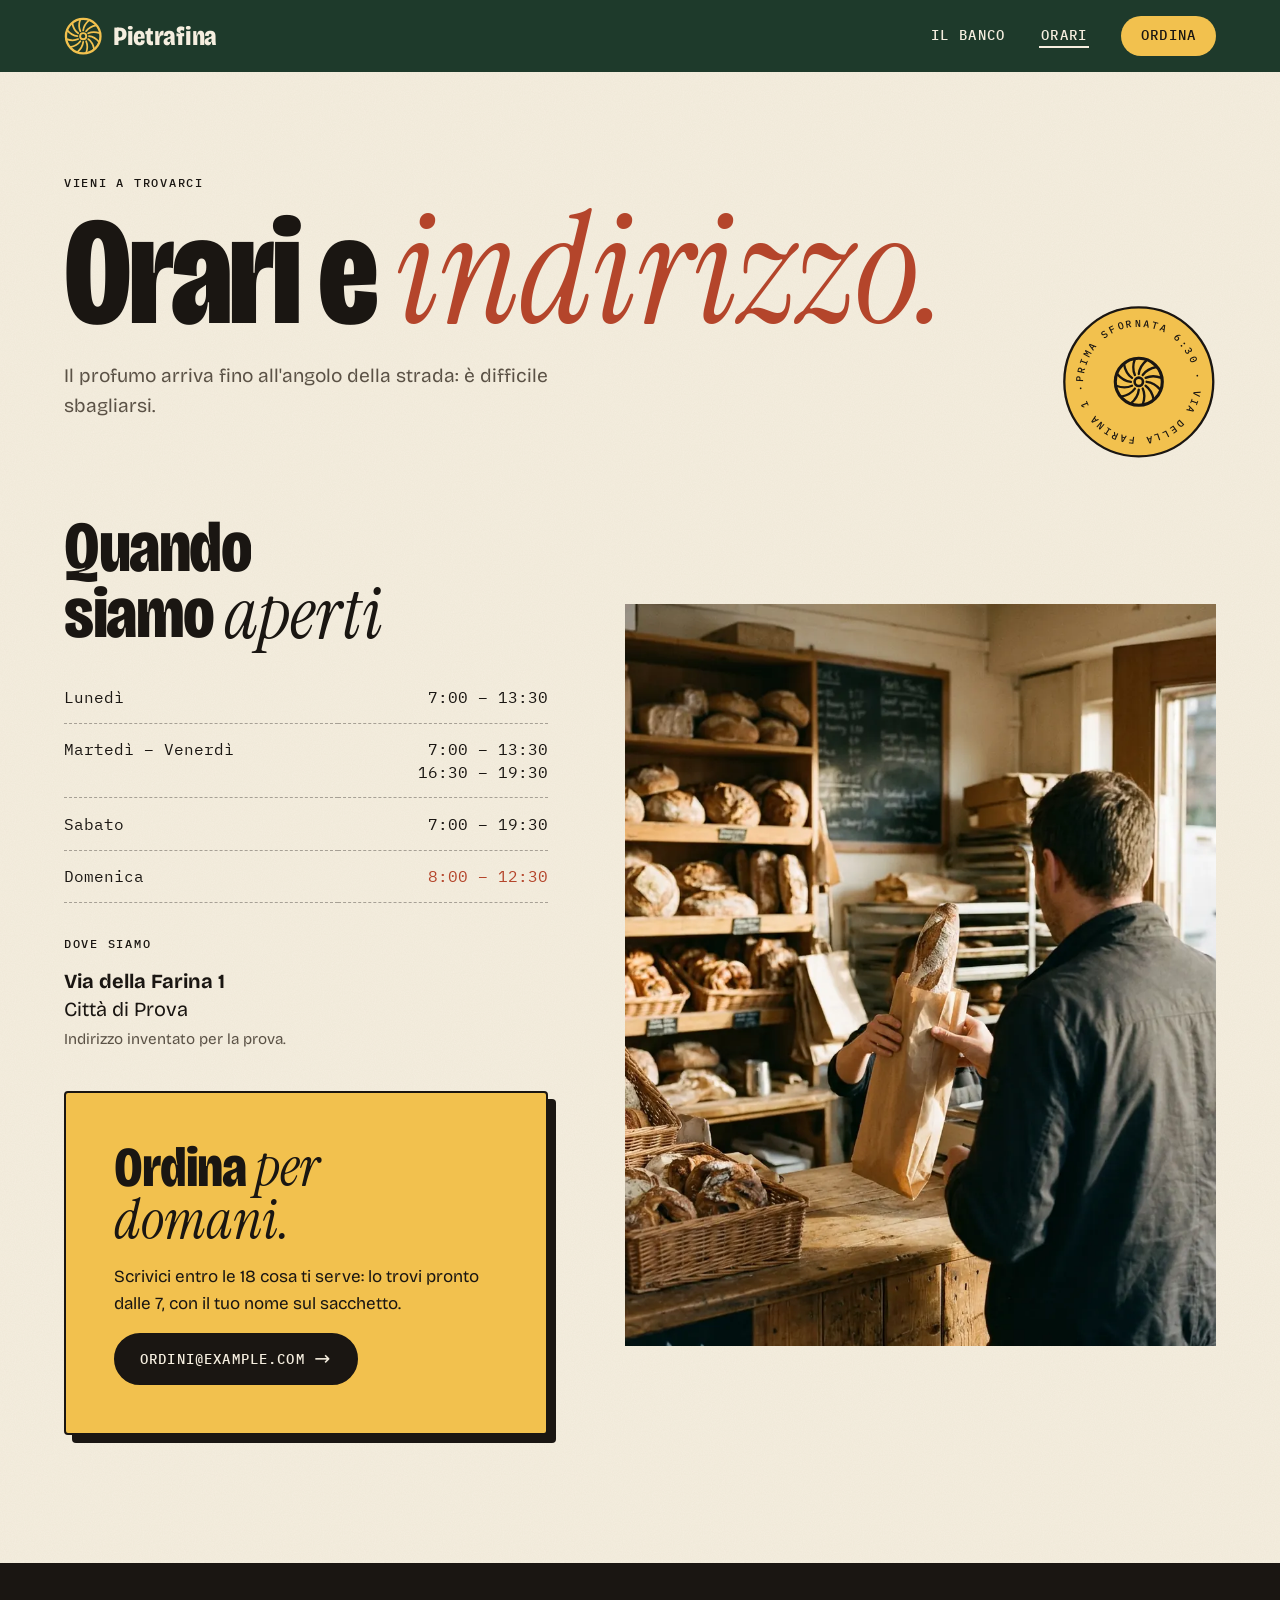
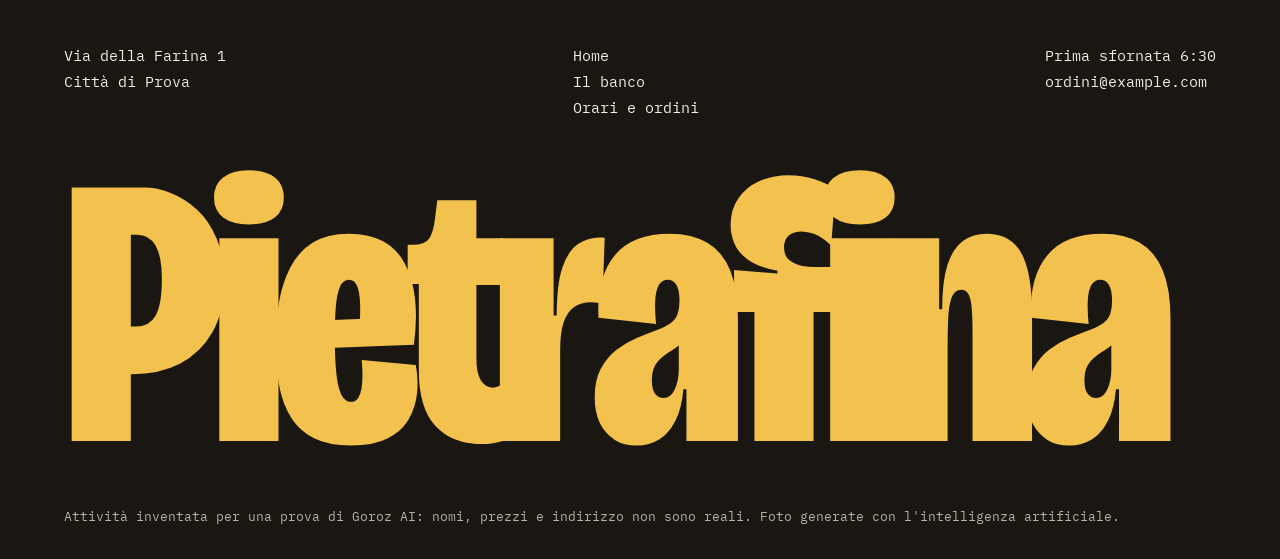
==== commit 97545521: "Sesto giro: impaginazione al 90%, vetrina orizzontale, comparse e parallasse allo scorrimento, trans" ====
--- a/orari-e-contatti.html
+++ b/orari-e-contatti.html
@@ -9,6 +9,7 @@
 <link rel="icon" href="data:image/svg+xml,%3Csvg xmlns='http://www.w3.org/2000/svg' viewBox='0 0 100 100'%3E%3Ccircle cx='50' cy='50' r='48' fill='%231e3a2b'/%3E%3Ccircle cx='50' cy='50' r='34' fill='none' stroke='%23f2c14e' stroke-width='7'/%3E%3Ccircle cx='50' cy='50' r='7' fill='%23f2c14e'/%3E%3C/svg%3E">
 <link rel="preload" href="font/bricolage.woff2" as="font" type="font/woff2" crossorigin>
 <link rel="stylesheet" href="stile.css">
+<script src="movimento.js" defer></script>
 </head>
 <body>
 <svg width="0" height="0" style="position:absolute" aria-hidden="true">
@@ -41,7 +42,7 @@
   <section class="visita" style="padding-top:0" aria-label="Orari, indirizzo e ordini">
     <div class="contenitore">
       <div>
-        <h2>Quando siamo <em>aperti</em></h2>
+        <h2 data-parole>Quando siamo <em>aperti</em></h2>
         <table class="orari">
           <caption class="salta">Orari di apertura settimanali</caption>
           <tr><th scope="row">Lunedì</th><td>7:00 – 13:30</td></tr>
@@ -51,7 +52,7 @@
         </table>
         <p class="etichetta">Dove siamo</p>
         <address style="font-style:normal;font-size:1.25rem;line-height:1.4;margin-bottom:2.5rem"><b>Via della Farina 1</b><br>Città di Prova<br><small style="color:var(--tenue);font-size:.95rem">Indirizzo inventato per la prova.</small></address>
-        <div class="ordina-box" id="ordina">
+        <div class="ordina-box" id="ordina" data-rivela>
           <h2>Ordina <em>per domani.</em></h2>
           <p>Scrivici entro le 18 cosa ti serve: lo trovi pronto dalle 7, con il tuo nome sul sacchetto.</p>
           <a class="bottone" href="mailto:ordini@example.com?subject=Ordine%20per%20domani">ordini@example.com <span class="freccia" aria-hidden="true">→</span></a>
--- a/stile.css
+++ b/stile.css
@@ -1,4 +1,5 @@
-/* Forno Pietrafina · identità "macinato a pietra" (quarto giro, 24/11/2026)
+/* Forno Pietrafina · identità "macinato a pietra"
+   Sesto giro (24/11/2026): impaginazione larga al 90%, movimento allo scorrimento, transizioni tra pagine.
    Bricolage Grotesque, Instrument Serif, IBM Plex Mono: SIL Open Font License 1.1, ospitati nel sito (font/LICENZE.txt). */
 @font-face { font-family: "Bricolage"; src: url("font/bricolage.woff2") format("woff2"); font-weight: 400 800; font-stretch: 75% 100%; font-display: swap; }
 @font-face { font-family: "Instrument"; src: url("font/instrument-italic.woff2") format("woff2"); font-style: italic; font-weight: 400; font-display: swap; }
@@ -14,14 +15,15 @@
   --mattone: #b4452b;
   --inchiostro: #1a1612;
   --tenue: #5b5246;
-  --largo: 84rem;
-  --margine: clamp(1.25rem, 4vw, 3rem);
+  --margine: max(1.15rem, 5vw);          /* 5% per lato: contenuti al 90% della larghezza */
+  --testata: 4.5rem;
+  --curva: cubic-bezier(.2, .75, .15, 1);
   --titolo: "Bricolage", "Arial Narrow", system-ui, sans-serif;
   --corsivo: "Instrument", Georgia, serif;
   --mono: "Plex Mono", ui-monospace, Consolas, monospace;
 }
 * { box-sizing: border-box; }
-html { -webkit-text-size-adjust: 100%; text-size-adjust: 100%; scroll-behavior: smooth; }
+html { -webkit-text-size-adjust: 100%; text-size-adjust: 100%; }
 body {
   margin: 0; color: var(--inchiostro); background: var(--carta);
   font: 400 1.0625rem/1.6 var(--titolo); font-stretch: 100%;
@@ -29,155 +31,235 @@
 }
 img { display: block; max-width: 100%; height: auto; }
 a { color: inherit; }
-.contenitore { max-width: var(--largo); margin: 0 auto; padding: 0 var(--margine); }
+.contenitore { width: 100%; max-width: 200rem; margin: 0 auto; padding: 0 var(--margine); }
 .salta { position: absolute; left: -999px; top: 0; background: var(--grano); color: var(--inchiostro); padding: .75rem 1rem; z-index: 50; }
 .salta:focus { left: 1rem; }
 :focus-visible { outline: 3px solid var(--grano); outline-offset: 3px; }
 em, .corsivo { font-family: var(--corsivo); font-style: italic; font-weight: 400; letter-spacing: 0; }
 .etichetta { font: 500 .78rem/1.3 var(--mono); letter-spacing: .14em; text-transform: uppercase; margin: 0 0 1rem; }
 h1, h2, h3 { font-family: var(--titolo); font-weight: 800; font-stretch: 78%; line-height: .92; letter-spacing: -.02em; margin: 0; text-wrap: balance; }
-h2 { font-size: clamp(2.4rem, 6vw, 4.6rem); }
-h3 { font-size: 1.6rem; font-stretch: 85%; line-height: 1.05; }
+h2 { font-size: clamp(2.4rem, 5.6vw, 7rem); }
+h3 { font-size: clamp(1.5rem, 1.7vw, 2rem); font-stretch: 85%; line-height: 1.05; }
 p { margin: 0 0 1rem; }
 
-/* Testata */
-.testata { background: var(--bosco); color: var(--carta); position: sticky; top: 0; z-index: 20; }
-.testata .contenitore { display: flex; align-items: center; justify-content: space-between; gap: 1rem; min-height: 4.5rem; }
+/* Transizioni tra pagine (View Transitions tra documenti, dove il browser le supporta) */
+@view-transition { navigation: auto; }
+.testata { view-transition-name: testata; }
+::view-transition-old(root) { animation: 260ms var(--curva) both pagina-esce; }
+::view-transition-new(root) { animation: 520ms var(--curva) both pagina-entra; }
+@keyframes pagina-esce { to { opacity: 0; transform: translateY(-3vh) scale(.985); } }
+@keyframes pagina-entra { from { opacity: 0; transform: translateY(6vh); } }
+
+/* Testata: scompare scendendo, torna risalendo */
+.testata { background: var(--bosco); color: var(--carta); position: sticky; top: 0; z-index: 20; transition: transform .45s var(--curva); }
+.testata.via { transform: translateY(-100%); }
+.testata .contenitore { display: flex; align-items: center; justify-content: space-between; gap: 1rem; min-height: var(--testata); }
 .marchio { display: inline-flex; align-items: center; gap: .65rem; text-decoration: none; font: 800 1.65rem/1 var(--titolo); font-stretch: 80%; letter-spacing: -.01em; }
-.marchio svg { width: 2.4rem; height: 2.4rem; flex: none; }
-.menu { display: flex; align-items: center; gap: clamp(.75rem, 2.5vw, 2rem); font: 500 .85rem/1 var(--mono); text-transform: uppercase; letter-spacing: .1em; }
-.menu a { text-decoration: none; padding: .9rem .1rem; }
-.menu a:hover, .menu a[aria-current="page"] { text-decoration: underline; text-decoration-thickness: 2px; text-underline-offset: 6px; }
-.menu .ordina { background: var(--grano); color: var(--inchiostro); border-radius: 999px; padding: .85rem 1.2rem; text-decoration: none; }
-
-/* Bottoni */
-.bottone { display: inline-flex; align-items: center; gap: .6rem; min-height: 3.25rem; padding: .9rem 1.5rem; border-radius: 999px; background: var(--inchiostro); color: var(--carta); font: 500 .9rem/1 var(--mono); text-transform: uppercase; letter-spacing: .08em; text-decoration: none; border: 2px solid var(--inchiostro); }
-.bottone:hover { background: transparent; color: var(--inchiostro); }
+.marchio svg { width: 2.4rem; height: 2.4rem; flex: none; transition: transform .9s var(--curva); }
+.marchio:hover svg { transform: rotate(-180deg); }
+.menu { display: flex; align-items: center; gap: clamp(.75rem, 2.5vw, 2.5rem); font: 500 .85rem/1 var(--mono); text-transform: uppercase; letter-spacing: .1em; }
+.menu a { text-decoration: none; padding: .9rem .1rem; position: relative; }
+.menu a:not(.ordina)::after { content: ""; position: absolute; left: 0; right: 0; bottom: .55rem; height: 2px; background: currentColor; transform: scaleX(0); transform-origin: right; transition: transform .45s var(--curva); }
+.menu a:not(.ordina):hover::after, .menu a[aria-current="page"]::after { transform: scaleX(1); transform-origin: left; }
+.menu .ordina { background: var(--grano); color: var(--inchiostro); border-radius: 999px; padding: .85rem 1.2rem; transition: transform .35s var(--curva); }
+.menu .ordina:hover { transform: rotate(-3deg) scale(1.05); }
+
+/* Bottoni: riempimento che scorre e freccia che avanza */
+.bottone { position: relative; overflow: hidden; isolation: isolate; display: inline-flex; align-items: center; gap: .6rem; min-height: 3.25rem; padding: .9rem 1.5rem; border-radius: 999px; background: var(--inchiostro); color: var(--carta); font: 500 .9rem/1 var(--mono); text-transform: uppercase; letter-spacing: .08em; text-decoration: none; border: 2px solid var(--inchiostro); transition: color .45s var(--curva); }
+.bottone::before { content: ""; position: absolute; inset: -2px; z-index: -1; background: var(--grano); transform: translateY(101%); border-radius: inherit; transition: transform .5s var(--curva); }
+.bottone:hover { color: var(--inchiostro); }
+.bottone:hover::before { transform: translateY(0); }
 .bottone.giallo { background: var(--grano); border-color: var(--grano); color: var(--inchiostro); }
-.bottone.giallo:hover { background: transparent; color: var(--grano); }
-.bottone .freccia { font-family: var(--titolo); font-size: 1.2rem; }
-
-/* Apertura */
-.apertura { position: relative; color: var(--carta); background: var(--bosco); overflow: hidden; }
-.apertura picture img { width: 100%; height: min(86vh, 54rem); min-height: 32rem; object-fit: cover; object-position: 40% 50%; }
-.apertura::after { content: ""; position: absolute; inset: 0; background: linear-gradient(180deg, rgba(20,30,22,0) 35%, rgba(20,30,22,.78) 100%); pointer-events: none; }
-.apertura .sopra { position: absolute; left: 0; right: 0; bottom: clamp(1.75rem, 5vw, 4rem); z-index: 2; }
-.apertura h1 { font-size: clamp(5.2rem, 17vw, 11.5rem); font-stretch: 75%; line-height: .84; max-width: 12ch; }
-.apertura h1 em { color: var(--grano); font-size: .92em; }
-.apertura .sotto { display: flex; flex-wrap: wrap; align-items: center; gap: 1rem 2rem; margin-top: 1.75rem; }
-.apertura .sotto p { margin: 0; max-width: 30rem; font-size: 1.1rem; }
-.timbro { position: absolute; z-index: 3; width: clamp(7.5rem, 14vw, 11.5rem); aspect-ratio: 1; right: var(--margine); top: clamp(1.5rem, 6vw, 4.5rem); color: var(--inchiostro); }
+.bottone.giallo::before { background: var(--carta); }
+.bottone .freccia { font-family: var(--titolo); font-size: 1.2rem; transition: transform .45s var(--curva); }
+.bottone:hover .freccia { transform: translateX(.35rem); }
+
+/* Apertura: blocco grano a tutta altezza, "6:30" che si apre allo scorrimento */
+.apertura { --p: 0; position: relative; color: var(--bosco); background: var(--grano); overflow: hidden; min-height: calc(100svh - var(--testata)); display: flex; padding: clamp(1rem, 2vw, 1.75rem) 0 clamp(1.75rem, 3vw, 2.75rem); }
+.apertura > .contenitore { display: flex; flex-direction: column; }
+.riga-alta { display: flex; justify-content: space-between; gap: 1rem; border-bottom: 2px solid var(--bosco); padding-bottom: .8rem; }
+.riga-alta .etichetta { margin: 0; color: var(--inchiostro); }
+.orologio { flex: 1; display: flex; align-items: center; justify-content: center; gap: clamp(.4rem, 2vw, 2.5rem); margin: clamp(.75rem, 2vw, 1.5rem) 0 clamp(.5rem, 1.5vw, 1.25rem); font: 800 clamp(8.5rem, 30vw, 40rem)/.8 var(--titolo); font-stretch: 75%; letter-spacing: -.03em; color: var(--bosco); }
+.orologio .cifra { display: block; will-change: transform; }
+.orologio .cifra:first-child { transform: translateX(calc(var(--p) * -9vw)); }
+.orologio .cifra:last-child { transform: translateX(calc(var(--p) * 9vw)); }
+.macina-foto { position: relative; flex: none; width: clamp(6.6rem, 23vw, 30rem); aspect-ratio: 1; transform: rotate(calc(var(--p) * 140deg)) scale(calc(1 + var(--p) * .3)); will-change: transform; }
+.macina-foto img { position: absolute; inset: 13.5%; width: 73%; height: 73%; border-radius: 50%; object-fit: cover; object-position: 50% 44%; }
+.macina-foto .anello { position: absolute; inset: 0; width: 100%; height: 100%; animation: gira 36s linear infinite; }
+.macina-foto .punti::before, .macina-foto .punti::after { content: ""; position: absolute; left: 50%; width: 7%; aspect-ratio: 1; margin-left: -3.5%; border-radius: 50%; background: var(--bosco); }
+.macina-foto .punti::before { top: 19%; }
+.macina-foto .punti::after { bottom: 19%; }
+.apertura .base { display: grid; grid-template-columns: minmax(0, 1.6fr) minmax(0, 1fr); gap: 1.25rem clamp(2rem, 5vw, 6rem); align-items: end; border-top: 2px solid var(--bosco); padding-top: clamp(1rem, 2vw, 1.5rem); transform: translateY(calc(var(--p) * -4vh)); }
+.apertura h1 { font-size: clamp(3.4rem, 7vw, 9rem); font-stretch: 75%; line-height: .86; color: var(--bosco); }
+.apertura h1 em { color: var(--mattone); font-size: .95em; }
+.apertura .sotto p { margin: 0 0 1.25rem; max-width: 32rem; font-size: 1.15rem; color: var(--inchiostro); }
+.timbro { --giro: 0deg; position: absolute; z-index: 3; width: clamp(7.5rem, 12vw, 13rem); aspect-ratio: 1; right: var(--margine); top: clamp(1.5rem, 6vw, 4.5rem); color: var(--inchiostro); transform: rotate(var(--giro)); }
 .timbro svg { width: 100%; height: 100%; }
 .timbro .giro { transform-origin: 50% 50%; animation: gira 28s linear infinite; }
 @keyframes gira { to { transform: rotate(360deg); } }
 
-/* Fascia che scorre */
-.fascia { background: var(--grano); color: var(--inchiostro); overflow: hidden; border-block: 2px solid var(--inchiostro); }
+/* Fascia che scorre: con lo script la velocità segue lo scorrimento della pagina */
+.fascia { background: var(--mattone); color: var(--carta); overflow: hidden; border-block: 2px solid var(--inchiostro); }
 .fascia .scorre { display: flex; width: max-content; animation: scorri 38s linear infinite; }
-.fascia span { font: 500 1rem/1 var(--mono); text-transform: uppercase; letter-spacing: .14em; padding: 1.05rem 0; white-space: nowrap; }
+.mv .fascia .scorre { animation: none; }
+.fascia span { font: 500 clamp(1rem, 1.2vw, 1.35rem)/1 var(--mono); text-transform: uppercase; letter-spacing: .14em; padding: 1.15rem 0; white-space: nowrap; }
 @keyframes scorri { to { transform: translateX(-50%); } }
 
-/* Manifesto */
-.manifesto { padding: clamp(4rem, 10vw, 8rem) 0; }
-.manifesto .contenitore { display: grid; grid-template-columns: minmax(0, 1.55fr) minmax(0, 1fr); gap: clamp(2rem, 6vw, 6rem); align-items: end; }
-.manifesto h2 { font-size: clamp(2.6rem, 6.4vw, 5.6rem); }
+/* Manifesto: titolo largo, foto a tutta larghezza in parallasse, numeri */
+.manifesto { padding: clamp(4.5rem, 11vw, 10rem) 0 clamp(4rem, 9vw, 8rem); }
+.manifesto-testa { display: grid; grid-template-columns: minmax(0, .35fr) minmax(0, 1.65fr); gap: 1rem 3vw; align-items: start; }
+.manifesto h2 { font-size: clamp(2.6rem, 6.6vw, 8.6rem); }
 .manifesto h2 em { color: var(--mattone); }
-.manifesto .testo .ora { font: 500 clamp(4.5rem, 11vw, 8.5rem)/.9 var(--mono); letter-spacing: -.05em; color: var(--mattone); margin: 0 0 1.75rem; }
-.ora small { display: block; font: 500 .8rem/1.3 var(--mono); letter-spacing: .14em; text-transform: uppercase; color: var(--tenue); margin-top: .9rem; }
-.manifesto .testo p { color: var(--tenue); font-size: 1.1rem; }
-
-/* Vetrina */
-.vetrina { padding: 0 0 clamp(4rem, 9vw, 7.5rem); }
-.vetrina .titoletto { display: flex; justify-content: space-between; align-items: end; gap: 1.5rem; flex-wrap: wrap; margin-bottom: clamp(2rem, 5vw, 3.5rem); }
-.prodotti { display: grid; grid-template-columns: repeat(3, minmax(0, 1fr)); gap: clamp(1.25rem, 3vw, 2.5rem); list-style: none; margin: 0; padding: 0; }
-.prodotti li:nth-child(2) { margin-top: clamp(0rem, 6vw, 5rem); }
-.prodotti li:nth-child(3) { margin-top: clamp(0rem, 2.5vw, 2rem); }
-.prodotto figure { margin: 0; position: relative; }
-.prodotto img { width: 100%; aspect-ratio: 4 / 5; object-fit: cover; border-radius: 4px; }
-.cartellino { position: absolute; right: -.4rem; bottom: 1.25rem; background: var(--carta); color: var(--inchiostro); font: 500 .95rem/1 var(--mono); padding: .7rem 1rem .7rem 1.6rem; border-radius: 3px 6px 6px 3px; box-shadow: 0 6px 18px rgba(26,22,18,.22); transform: rotate(-4deg); }
+.foto-larga { margin: clamp(2.5rem, 6vw, 5rem) 0 0; height: clamp(20rem, 78vh, 54rem); overflow: hidden; position: relative; }
+.foto-larga img { position: absolute; left: 0; top: -12%; width: 100%; height: 124%; object-fit: cover; object-position: 40% 55%; will-change: transform; }
+.manifesto-piede { display: grid; grid-template-columns: minmax(0, 1fr) minmax(0, 1.25fr) minmax(0, 1fr); gap: 2rem 4vw; align-items: end; margin-top: clamp(2.5rem, 5vw, 4.5rem); }
+.numerone { font: 500 clamp(4.5rem, 9vw, 11rem)/.9 var(--mono); letter-spacing: -.05em; color: var(--mattone); margin: 0; }
+.numerone small { display: block; font: 500 .8rem/1.3 var(--mono); letter-spacing: .14em; text-transform: uppercase; color: var(--tenue); margin-top: .9rem; }
+.manifesto-piede > p:not(.numerone) { color: var(--tenue); font-size: clamp(1.1rem, 1.25vw, 1.35rem); max-width: 36rem; }
+
+/* Vetrina orizzontale: sul computer la sezione si ferma e i prodotti scorrono di lato */
+.vetrina { background: var(--carta-2); border-block: 2px solid var(--inchiostro); }
+.vetrina-pin { position: relative; height: 240vh; }
+.vetrina-schermo { position: sticky; top: 0; height: 100vh; overflow: hidden; display: flex; flex-direction: column; justify-content: center; }
+.binario { display: flex; gap: 3vw; align-items: stretch; list-style: none; margin: 0; padding: 0 var(--margine); width: max-content; will-change: transform; }
+.binario > li { flex: none; width: clamp(17rem, 28vw, 34rem); }
+.pannello.intro { width: clamp(17rem, 30vw, 36rem); display: flex; flex-direction: column; justify-content: center; }
+.pannello.intro h2 { font-size: clamp(3.4rem, 8vw, 10rem); line-height: .85; }
+.pannello.intro h2 em { color: var(--mattone); }
+.pannello.intro p:last-child { color: var(--tenue); max-width: 24rem; margin-top: 1.5rem; }
+.pannello.fine { display: flex; flex-direction: column; justify-content: center; gap: 1.5rem; background: var(--bosco); color: var(--carta); padding: clamp(1.75rem, 3vw, 3rem); border-radius: 4px; }
+.pannello.fine p { font: 800 clamp(1.8rem, 2.6vw, 3rem)/1 var(--titolo); font-stretch: 78%; margin: 0; }
+.pannello.fine p em { color: var(--grano); }
+.avanzamento { margin: clamp(1.5rem, 3vh, 2.5rem) var(--margine) 0; height: 3px; background: rgba(26,22,18,.15); }
+.avanzamento span { display: block; height: 100%; background: var(--inchiostro); transform-origin: left; transform: scaleX(var(--avanza, 0)); }
+.prodotto figure { margin: 0; position: relative; overflow: hidden; border-radius: 4px; }
+.prodotto img { width: 100%; aspect-ratio: 4 / 5; max-height: 62vh; object-fit: cover; transition: transform 1.1s var(--curva); }
+.prodotto:hover img { transform: scale(1.06); }
+.cartellino { position: absolute; right: .75rem; bottom: 1.25rem; background: var(--carta); color: var(--inchiostro); font: 500 .95rem/1 var(--mono); padding: .7rem 1rem .7rem 1.6rem; border-radius: 3px 6px 6px 3px; box-shadow: 0 6px 18px rgba(26,22,18,.22); transform: rotate(-4deg); transform-origin: 1.3rem 50%; transition: transform .6s var(--curva); }
+.prodotto:hover .cartellino { transform: rotate(-11deg) translateY(-.3rem); }
 .cartellino::before { content: ""; position: absolute; left: .55rem; top: 50%; width: .45rem; height: .45rem; margin-top: -.225rem; border-radius: 50%; background: var(--carta-2); box-shadow: inset 0 0 0 1.5px var(--inchiostro); }
 .prodotto h3 { margin: 1.25rem 0 .5rem; }
 .prodotto p { color: var(--tenue); margin: 0; }
 
-/* Laboratorio */
-.laboratorio { background: var(--bosco); color: var(--carta); padding: clamp(4rem, 9vw, 7.5rem) 0; position: relative; overflow: hidden; }
-.laboratorio .contenitore { display: grid; grid-template-columns: minmax(0, .9fr) minmax(0, 1.1fr); gap: clamp(2rem, 6vw, 6rem); align-items: center; }
-.laboratorio img { width: 100%; aspect-ratio: 4 / 5; object-fit: cover; border-radius: 4px; }
+/* Laboratorio: foto ferma a sinistra, la notte del pane scorre a destra */
+.laboratorio { background: var(--bosco); color: var(--carta); padding: clamp(4.5rem, 10vw, 9rem) 0; position: relative; overflow: clip; }
+.laboratorio .contenitore { display: grid; grid-template-columns: minmax(0, 1fr) minmax(0, 1fr); gap: clamp(2rem, 6vw, 8rem); align-items: start; }
+.laboratorio .ferma { position: sticky; top: calc(var(--testata) + 2rem); }
+.laboratorio .ferma img { width: 100%; aspect-ratio: 4 / 5; max-height: calc(100vh - var(--testata) - 4rem); object-fit: cover; border-radius: 4px; }
 .laboratorio .etichetta { color: var(--grano); }
 .laboratorio h2 em { color: var(--grano); }
-.laboratorio p { color: #dcd4c2; max-width: 34rem; font-size: 1.1rem; }
-.laboratorio .citazione { font: italic 400 clamp(1.7rem, 3vw, 2.4rem)/1.15 var(--corsivo); color: var(--carta); border-left: 3px solid var(--grano); padding-left: 1.25rem; margin: 2rem 0; max-width: 30rem; }
-.spiga { position: absolute; right: clamp(-3rem, -2vw, -1rem); bottom: -3rem; width: clamp(8rem, 16vw, 14rem); height: auto; aspect-ratio: 1 / 2; color: #3d6a4f; opacity: .55; pointer-events: none; transform: rotate(-12deg); }
+.laboratorio p { color: #dcd4c2; max-width: 36rem; font-size: 1.1rem; }
+.tappe { margin: clamp(2.5rem, 5vw, 4.5rem) 0 2.5rem; }
+.tappa { display: grid; grid-template-columns: minmax(5.5rem, auto) 1fr; gap: .25rem 1.5rem; padding: clamp(1.5rem, 3vw, 2.25rem) 0; border-top: 1.5px dashed rgba(245,238,223,.35); }
+.tappa .ora { grid-row: span 2; font: 500 clamp(1.6rem, 2.4vw, 2.6rem)/1 var(--mono); color: var(--grano); letter-spacing: -.03em; }
+.tappa h3 { color: var(--carta); }
+.tappa p { margin: .35rem 0 0; }
+.laboratorio .citazione { font: italic 400 clamp(1.8rem, 3vw, 2.8rem)/1.12 var(--corsivo); color: var(--carta); border-left: 3px solid var(--grano); padding-left: 1.25rem; margin: 0 0 2.25rem; max-width: 34rem; }
+.spiga { position: absolute; right: clamp(-3rem, -2vw, -1rem); bottom: -3rem; width: clamp(8rem, 14vw, 16rem); height: auto; aspect-ratio: 1 / 2; color: #3d6a4f; opacity: .55; pointer-events: none; transform: rotate(calc(-12deg + var(--ondeggia, 0deg))); transform-origin: 50% 100%; }
 
 /* Visita */
-.visita { padding: clamp(4rem, 9vw, 7.5rem) 0; }
-.visita .contenitore { display: grid; grid-template-columns: minmax(0, 1fr) minmax(0, 1fr); gap: clamp(2rem, 6vw, 5rem); align-items: center; }
-.visita img { width: 100%; aspect-ratio: 4 / 5; object-fit: cover; border-radius: 4px; }
-.orari { width: 100%; border-collapse: collapse; font: 400 1rem/1.4 var(--mono); margin: 1.5rem 0 2rem; }
-.orari th, .orari td { text-align: left; padding: .85rem 0; border-bottom: 1.5px dashed rgba(26,22,18,.35); font-weight: 400; vertical-align: top; }
+.visita { padding: clamp(4.5rem, 10vw, 9rem) 0; }
+.visita .contenitore { display: grid; grid-template-columns: minmax(0, .9fr) minmax(0, 1.1fr); gap: clamp(2rem, 6vw, 8rem); align-items: center; }
+.visita .cornice { overflow: hidden; border-radius: 4px; aspect-ratio: 5 / 4; position: relative; }
+.visita .cornice img { position: absolute; left: 0; top: -10%; width: 100%; height: 120%; object-fit: cover; will-change: transform; }
+.orari { width: 100%; border-collapse: collapse; font: 400 clamp(1rem, 1.15vw, 1.2rem)/1.4 var(--mono); margin: 1.5rem 0 2rem; }
+.orari th, .orari td { text-align: left; padding: .9rem 0; border-bottom: 1.5px dashed rgba(26,22,18,.35); font-weight: 400; vertical-align: top; }
 .orari td { text-align: right; }
 .orari .chiuso td { color: var(--mattone); }
 
 /* Testate delle pagine interne */
-.pagina { padding: clamp(3.5rem, 8vw, 6.5rem) 0 clamp(2.5rem, 6vw, 4.5rem); position: relative; }
-.pagina h1 { font-size: clamp(3.8rem, 13vw, 10.5rem); font-stretch: 75%; line-height: .84; }
+.pagina { padding: clamp(3.5rem, 8vw, 7rem) 0 clamp(2.5rem, 6vw, 5rem); position: relative; overflow: hidden; }
+.pagina h1 { font-size: clamp(3.8rem, 12vw, 15rem); font-stretch: 75%; line-height: .84; }
 .pagina h1 em { color: var(--mattone); }
-.pagina .intro { max-width: 34rem; font-size: 1.15rem; color: var(--tenue); margin-top: 1.5rem; }
+.pagina .intro { max-width: 36rem; font-size: 1.2rem; color: var(--tenue); margin-top: 1.5rem; }
 .pagina .timbro { color: var(--inchiostro); top: auto; bottom: clamp(1rem, 4vw, 3rem); }
 
 /* Listino */
-.reparto { padding: clamp(3rem, 7vw, 5.5rem) 0; }
+.reparto { padding: clamp(3.5rem, 8vw, 7rem) 0; }
 .reparto.grano { background: var(--grano); }
 .reparto.mattone { background: var(--mattone); color: var(--carta); }
 .reparto.mattone .voci small, .reparto.mattone .voci li { color: var(--carta); border-color: rgba(245,238,223,.45); }
-.reparto .contenitore { display: grid; grid-template-columns: minmax(0, .8fr) minmax(0, 1.2fr); gap: clamp(2rem, 6vw, 5rem); align-items: start; }
-.reparto.inverti .contenitore { grid-template-columns: minmax(0, 1.2fr) minmax(0, .8fr); }
+.reparto .contenitore { display: grid; grid-template-columns: minmax(0, 1fr) minmax(0, 1.15fr); gap: clamp(2rem, 6vw, 8rem); align-items: start; }
+.reparto.inverti .contenitore { grid-template-columns: minmax(0, 1.15fr) minmax(0, 1fr); }
 .reparto.inverti figure { order: 2; }
-.reparto figure { margin: 0; }
-.reparto img { width: 100%; aspect-ratio: 4 / 5; object-fit: cover; border-radius: 4px; box-shadow: 0 18px 40px rgba(26,22,18,.18); }
+.reparto figure { margin: 0; overflow: hidden; border-radius: 4px; box-shadow: 0 18px 40px rgba(26,22,18,.18); position: sticky; top: calc(var(--testata) + 2rem); }
+.reparto img { width: 100%; aspect-ratio: 4 / 5; max-height: calc(100vh - var(--testata) - 4rem); object-fit: cover; transition: transform 1.1s var(--curva); }
+.reparto figure:hover img { transform: scale(1.05); }
 .voci { list-style: none; margin: 1.5rem 0 0; padding: 0; }
-.voci li { display: grid; grid-template-columns: 1fr auto; gap: .25rem 1rem; padding: 1.1rem 0; border-bottom: 1.5px dashed rgba(26,22,18,.4); }
-.voci b { font: 700 1.3rem/1.2 var(--titolo); font-stretch: 88%; }
-.voci .prezzo { font: 500 1rem/1.6 var(--mono); white-space: nowrap; }
+.voci li { display: grid; grid-template-columns: 1fr auto; gap: .25rem 1rem; padding: 1.2rem 0; border-bottom: 1.5px dashed rgba(26,22,18,.4); transition: padding .4s var(--curva); }
+.voci li:hover { padding-left: .6rem; }
+.voci b { font: 700 clamp(1.3rem, 1.5vw, 1.7rem)/1.2 var(--titolo); font-stretch: 88%; }
+.voci .prezzo { font: 500 clamp(1rem, 1.15vw, 1.25rem)/1.6 var(--mono); white-space: nowrap; }
 .voci small { grid-column: 1 / -1; font-size: 1rem; color: var(--tenue); }
 .reparto.grano .voci small { color: #3d3529; }
 
 /* Ordina */
-.ordina-box { background: var(--grano); padding: clamp(1.75rem, 4vw, 3rem); border-radius: 4px; border: 2px solid var(--inchiostro); box-shadow: 8px 8px 0 var(--inchiostro); }
-.ordina-box h2 { font-size: clamp(2.2rem, 5vw, 3.6rem); margin-bottom: 1rem; }
-.chiamata { background: var(--bosco); color: var(--carta); padding: clamp(3.5rem, 8vw, 6rem) 0; }
+.ordina-box { background: var(--grano); padding: clamp(1.75rem, 4vw, 3rem); border-radius: 4px; border: 2px solid var(--inchiostro); box-shadow: 8px 8px 0 var(--inchiostro); transition: transform .4s var(--curva), box-shadow .4s var(--curva); }
+.ordina-box:hover { transform: translate(-3px, -3px); box-shadow: 11px 11px 0 var(--inchiostro); }
+.ordina-box h2 { font-size: clamp(2.2rem, 4.4vw, 4.4rem); margin-bottom: 1rem; }
+.chiamata { background: var(--bosco); color: var(--carta); padding: clamp(4rem, 9vw, 7rem) 0; }
 .chiamata .contenitore { display: flex; justify-content: space-between; align-items: end; gap: 2rem; flex-wrap: wrap; }
 .chiamata h2 em { color: var(--grano); }
-.chiamata p { color: #dcd4c2; max-width: 32rem; margin-top: 1rem; }
+.chiamata p { color: #dcd4c2; max-width: 34rem; margin-top: 1rem; }
 
 /* Piede */
 .piede { background: var(--inchiostro); color: var(--carta); padding: clamp(3rem, 7vw, 5rem) 0 2rem; overflow: hidden; }
-.piede .righe { display: flex; justify-content: space-between; gap: 2rem; flex-wrap: wrap; font: 400 .9rem/1.7 var(--mono); }
+.piede .righe { display: flex; justify-content: space-between; gap: 2rem; flex-wrap: wrap; font: 400 .95rem/1.7 var(--mono); }
 .piede .righe a { text-decoration: none; }
 .piede .righe a:hover { text-decoration: underline; }
 .piede nav { display: flex; flex-direction: column; }
-.parolona { font: 800 clamp(4.5rem, 29vw, 27rem)/.8 var(--titolo); font-stretch: 75%; letter-spacing: -.04em; color: var(--grano); margin: 2.5rem 0 1.5rem; white-space: nowrap; }
+.parolona { display: flex; font: 800 clamp(4.5rem, 30vw, 60rem)/.8 var(--titolo); font-stretch: 75%; letter-spacing: -.04em; color: var(--grano); margin: 2.5rem 0 1.5rem; white-space: nowrap; overflow: hidden; padding-bottom: .04em; }
+.parolona span { display: inline-block; }
 .nota { font: 400 .82rem/1.5 var(--mono); color: #b9b0a0; margin: 0; }
 
+/* Comparse allo scorrimento: solo se lo script è attivo e il movimento è permesso */
+.mv [data-rivela] { opacity: 0; transform: translateY(2.5rem); transition: opacity .9s var(--curva), transform 1.1s var(--curva); transition-delay: var(--ritardo, 0s); }
+.mv [data-rivela].visto { opacity: 1; transform: none; }
+.mv [data-maschera] { clip-path: inset(12% 6% 12% 6% round 4px); transition: clip-path 1.4s var(--curva); }
+.mv [data-maschera].visto { clip-path: inset(0 0 0 0 round 0); }
+.parola { display: inline-block; overflow: hidden; vertical-align: top; padding-bottom: .08em; margin-bottom: -.08em; }
+.parola > span { display: inline-block; }
+.mv [data-parole] .parola > span { transform: translateY(105%); transition: transform 1s var(--curva); transition-delay: calc(var(--i, 0) * 55ms); }
+.mv [data-parole].visto .parola > span { transform: none; }
+.mv .parolona span { transform: translateY(100%); transition: transform 1.1s var(--curva); transition-delay: calc(var(--i, 0) * 45ms); }
+.mv .parolona.visto span { transform: none; }
+
 @media (max-width: 56rem) {
-  .manifesto .contenitore, .laboratorio .contenitore, .visita .contenitore, .reparto .contenitore, .reparto.inverti .contenitore { grid-template-columns: 1fr; }
+  .manifesto-testa, .manifesto-piede, .laboratorio .contenitore, .visita .contenitore, .reparto .contenitore, .reparto.inverti .contenitore { grid-template-columns: 1fr; }
   .reparto.inverti figure { order: 0; }
-  .reparto img { aspect-ratio: 5 / 4; }
-  .prodotti { grid-template-columns: 1fr; }
-  .prodotti li:nth-child(n) { margin-top: 0; }
-  .laboratorio img, .visita img { aspect-ratio: 5 / 4; }
+  .reparto figure, .laboratorio .ferma { position: relative; top: 0; }
+  .reparto img, .laboratorio .ferma img { aspect-ratio: 5 / 4; max-height: none; }
+  .foto-larga { height: 58vh; }
+  /* Vetrina: sul telefono scorre a mano, con l'aggancio */
+  .vetrina-pin { height: auto; }
+  .vetrina-schermo { position: relative; height: auto; padding: 4rem 0 3rem; }
+  .binario { width: auto; overflow-x: auto; scroll-snap-type: x mandatory; scroll-padding-inline: var(--margine); padding-bottom: 1rem; scrollbar-width: none; transform: none !important; }
+  .binario::-webkit-scrollbar { display: none; }
+  .binario > li, .pannello.intro { width: 80vw; scroll-snap-align: start; }
+  .pannello.intro { width: 80vw; }
+  .prodotto img { max-height: none; }
+  .avanzamento { display: none; }
 }
 @media (max-width: 40rem) {
   .menu .nascondi { display: none; }
   .marchio { font-size: 1.35rem; }
   .marchio svg { width: 2rem; height: 2rem; }
-  .apertura picture img { height: 78vh; min-height: 30rem; }
+  .riga-alta .etichetta:last-child { display: none; }
+  .apertura { min-height: calc(100svh - var(--testata)); }
+  .orologio { font-size: 36vw; gap: .25rem; margin: 1.25rem 0 1rem; }
+  .macina-foto { width: 34vw; }
+  .apertura .base { grid-template-columns: 1fr; }
+  .apertura h1 { font-size: 3.9rem; }
   .timbro { width: 6.5rem; top: 1rem; }
   .pagina .timbro { width: 6rem; bottom: auto; top: 1rem; }
   .bottone { width: 100%; justify-content: center; }
-  .prodotto img { aspect-ratio: 5 / 4; }
+  .numerone { font-size: 4.5rem; }
+  .tappa { grid-template-columns: 1fr; }
+  .tappa .ora { grid-row: auto; }
 }
 @media (prefers-reduced-motion: reduce) {
-  .timbro .giro, .fascia .scorre { animation: none; }
-  html { scroll-behavior: auto; }
-}
+  .timbro .giro, .fascia .scorre, .macina-foto .anello { animation: none; }
+  @view-transition { navigation: none; }
+  .orologio .cifra, .macina-foto, .apertura .base { transform: none !important; }
+  * { transition-duration: .01ms !important; }
+}
